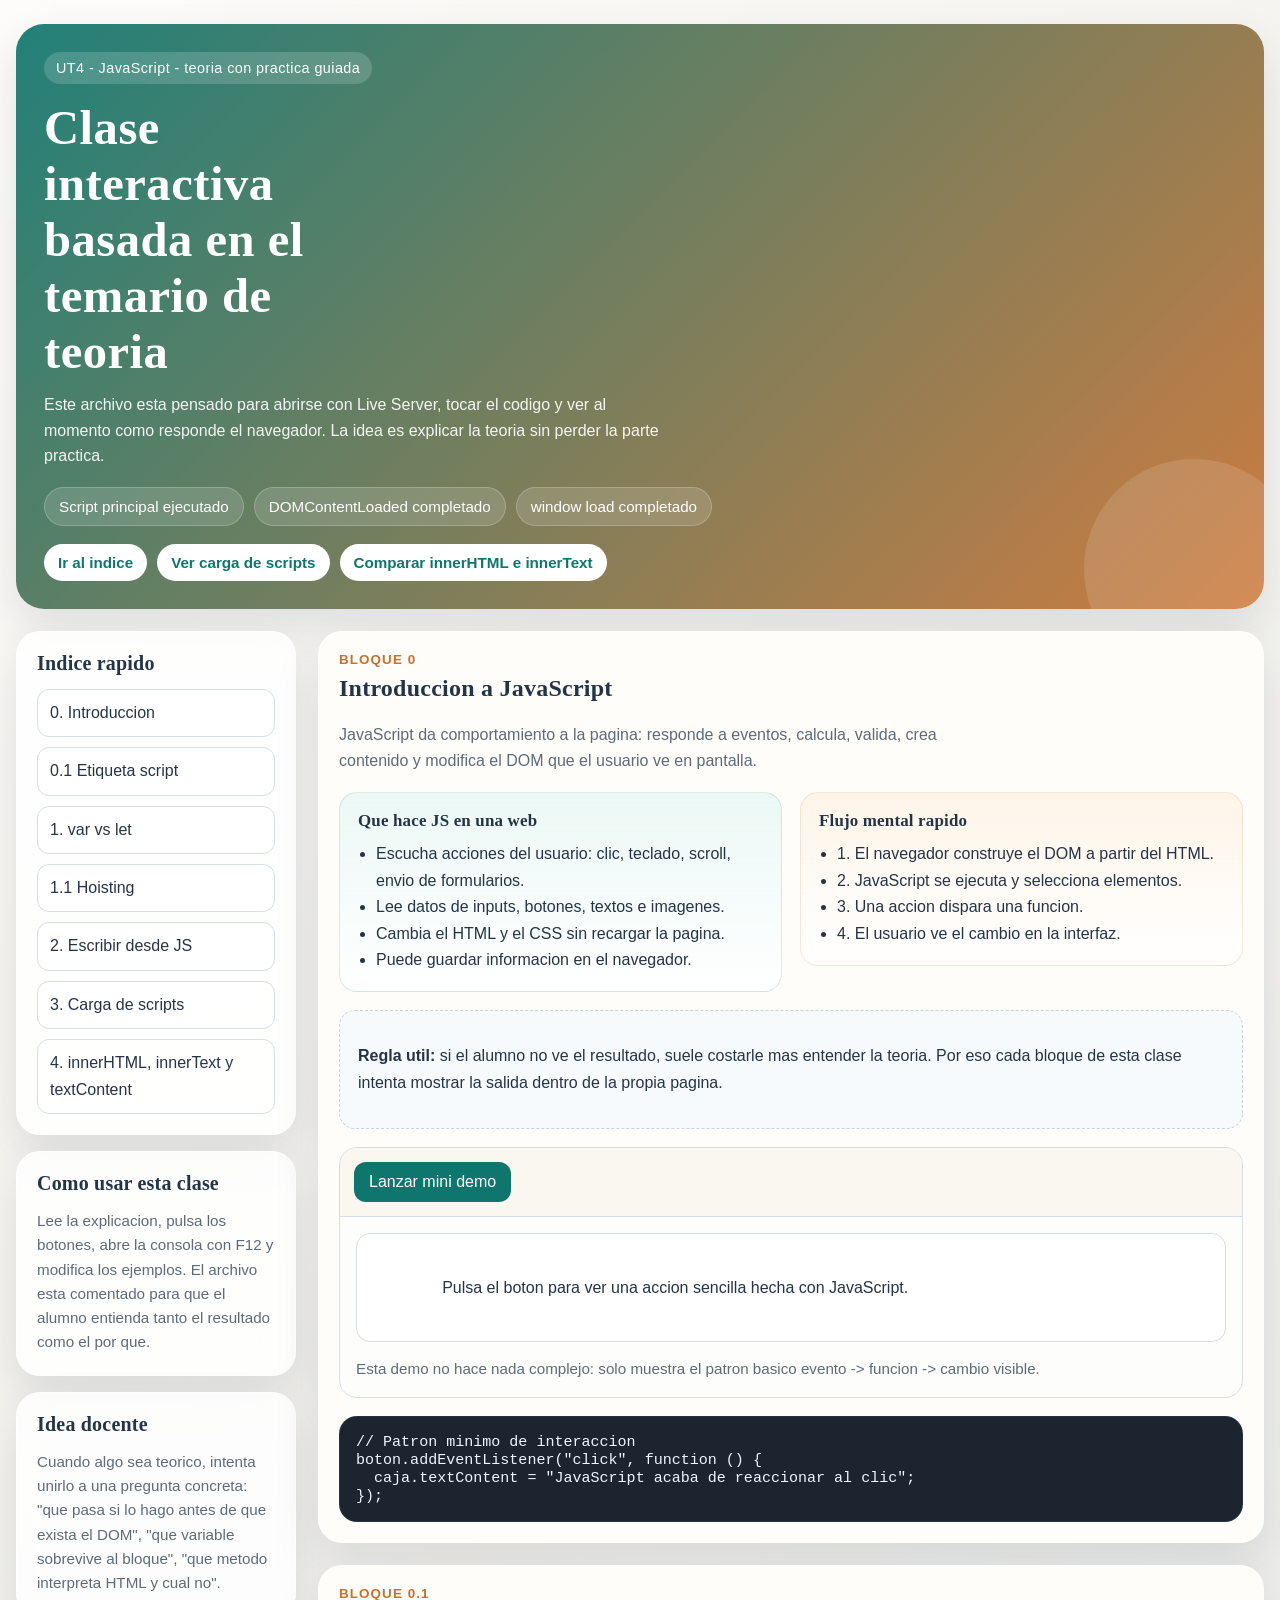
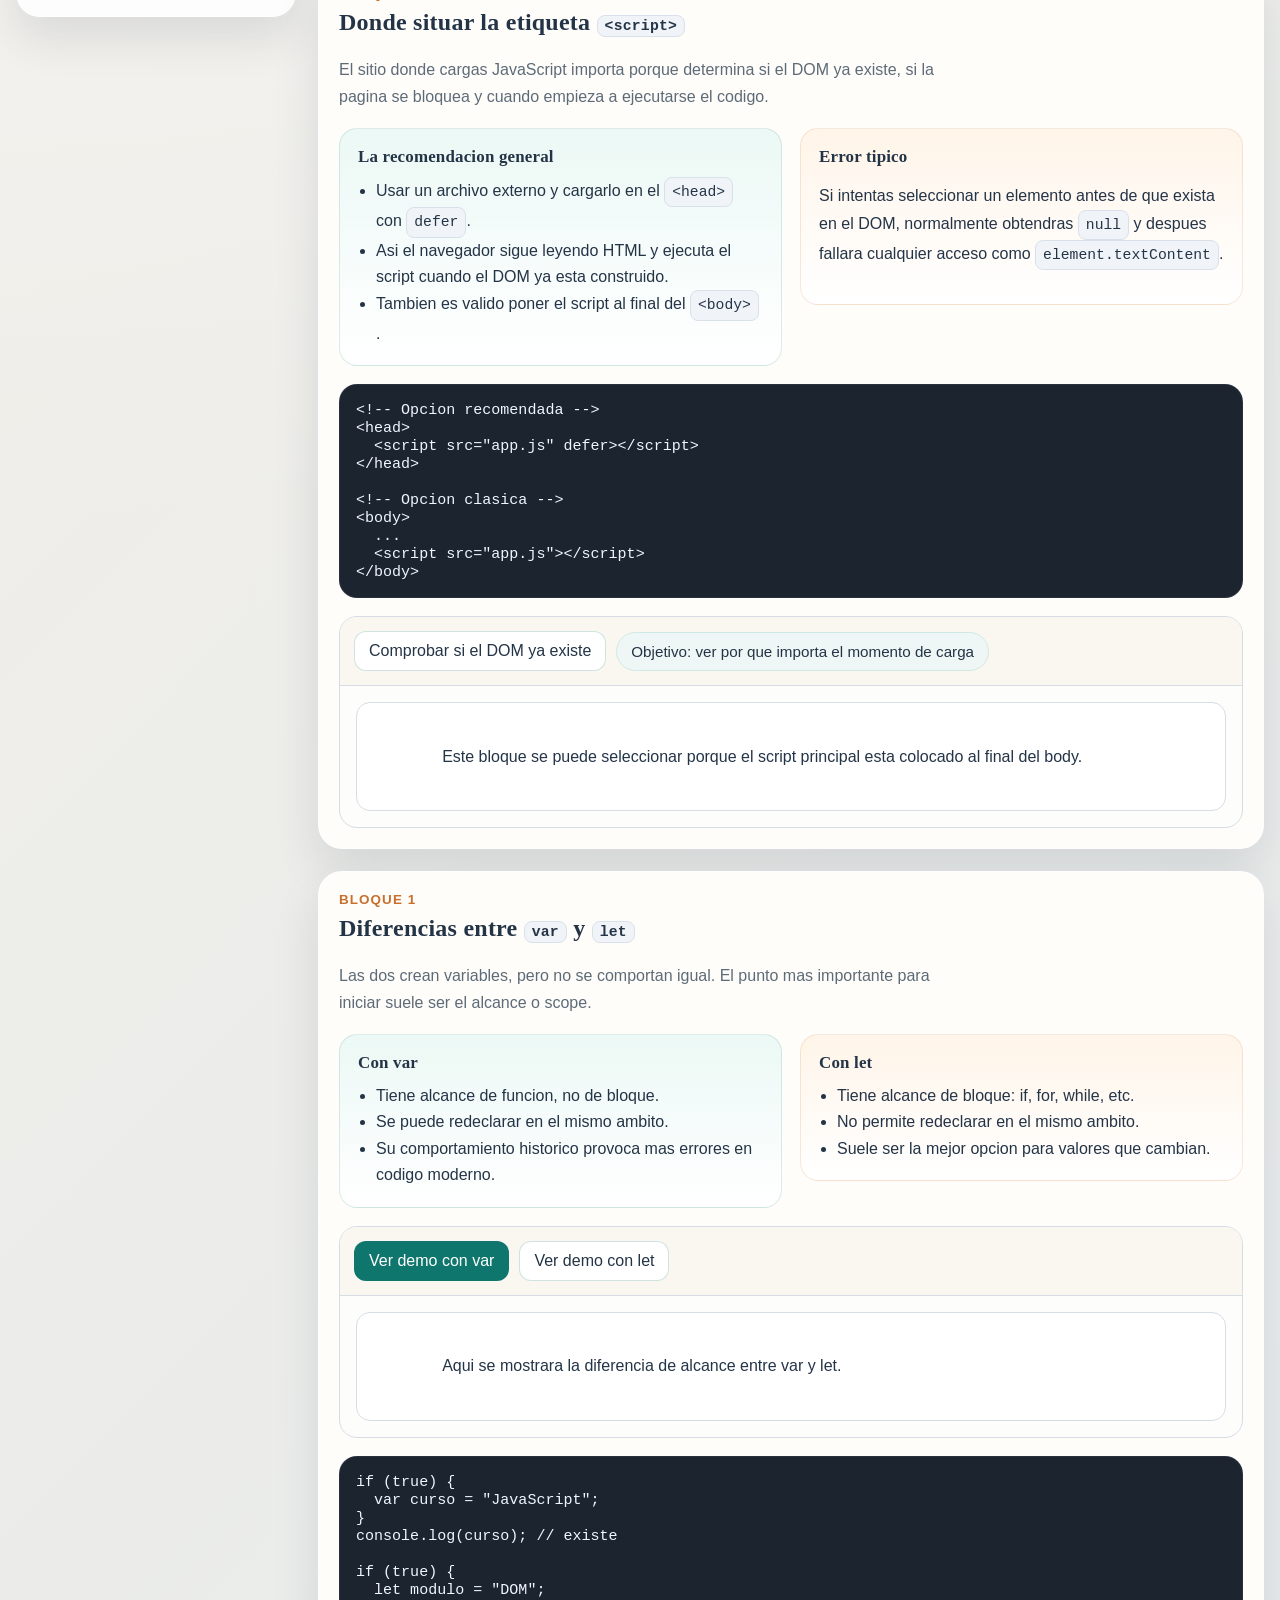
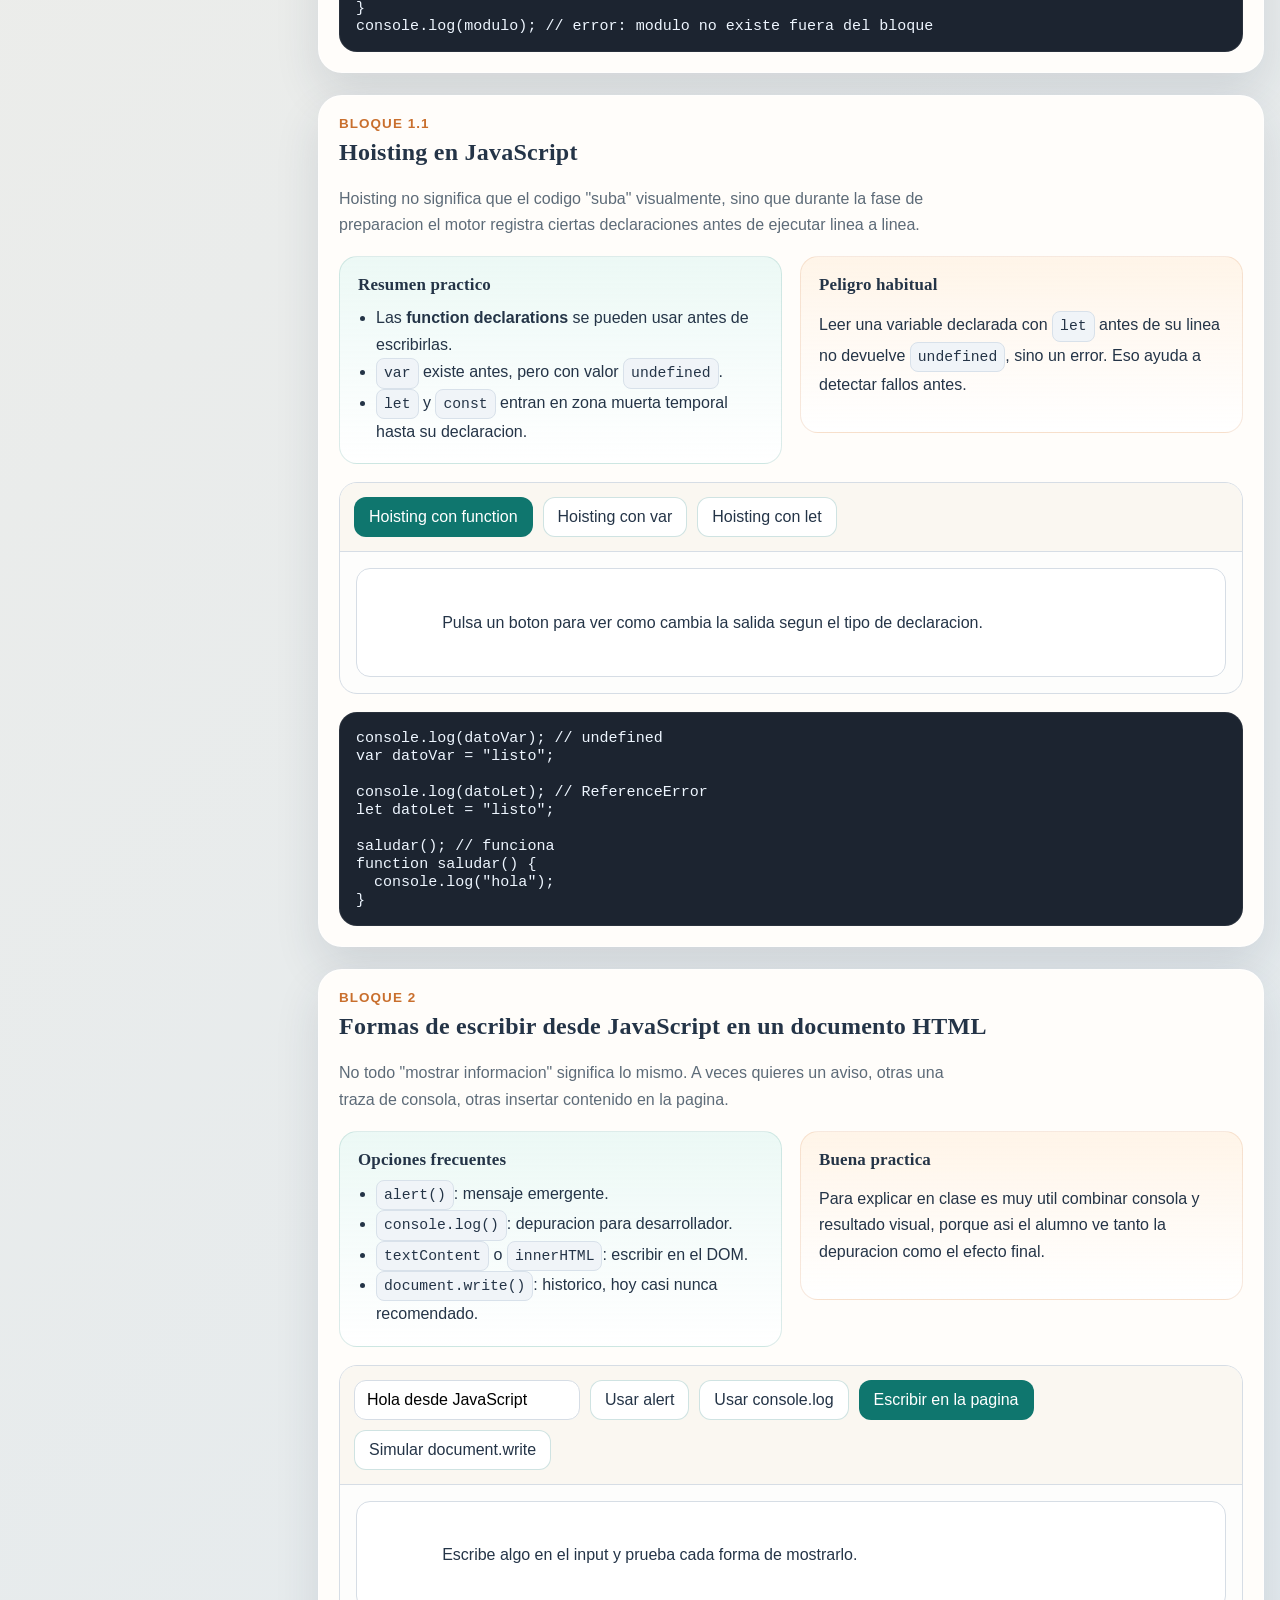
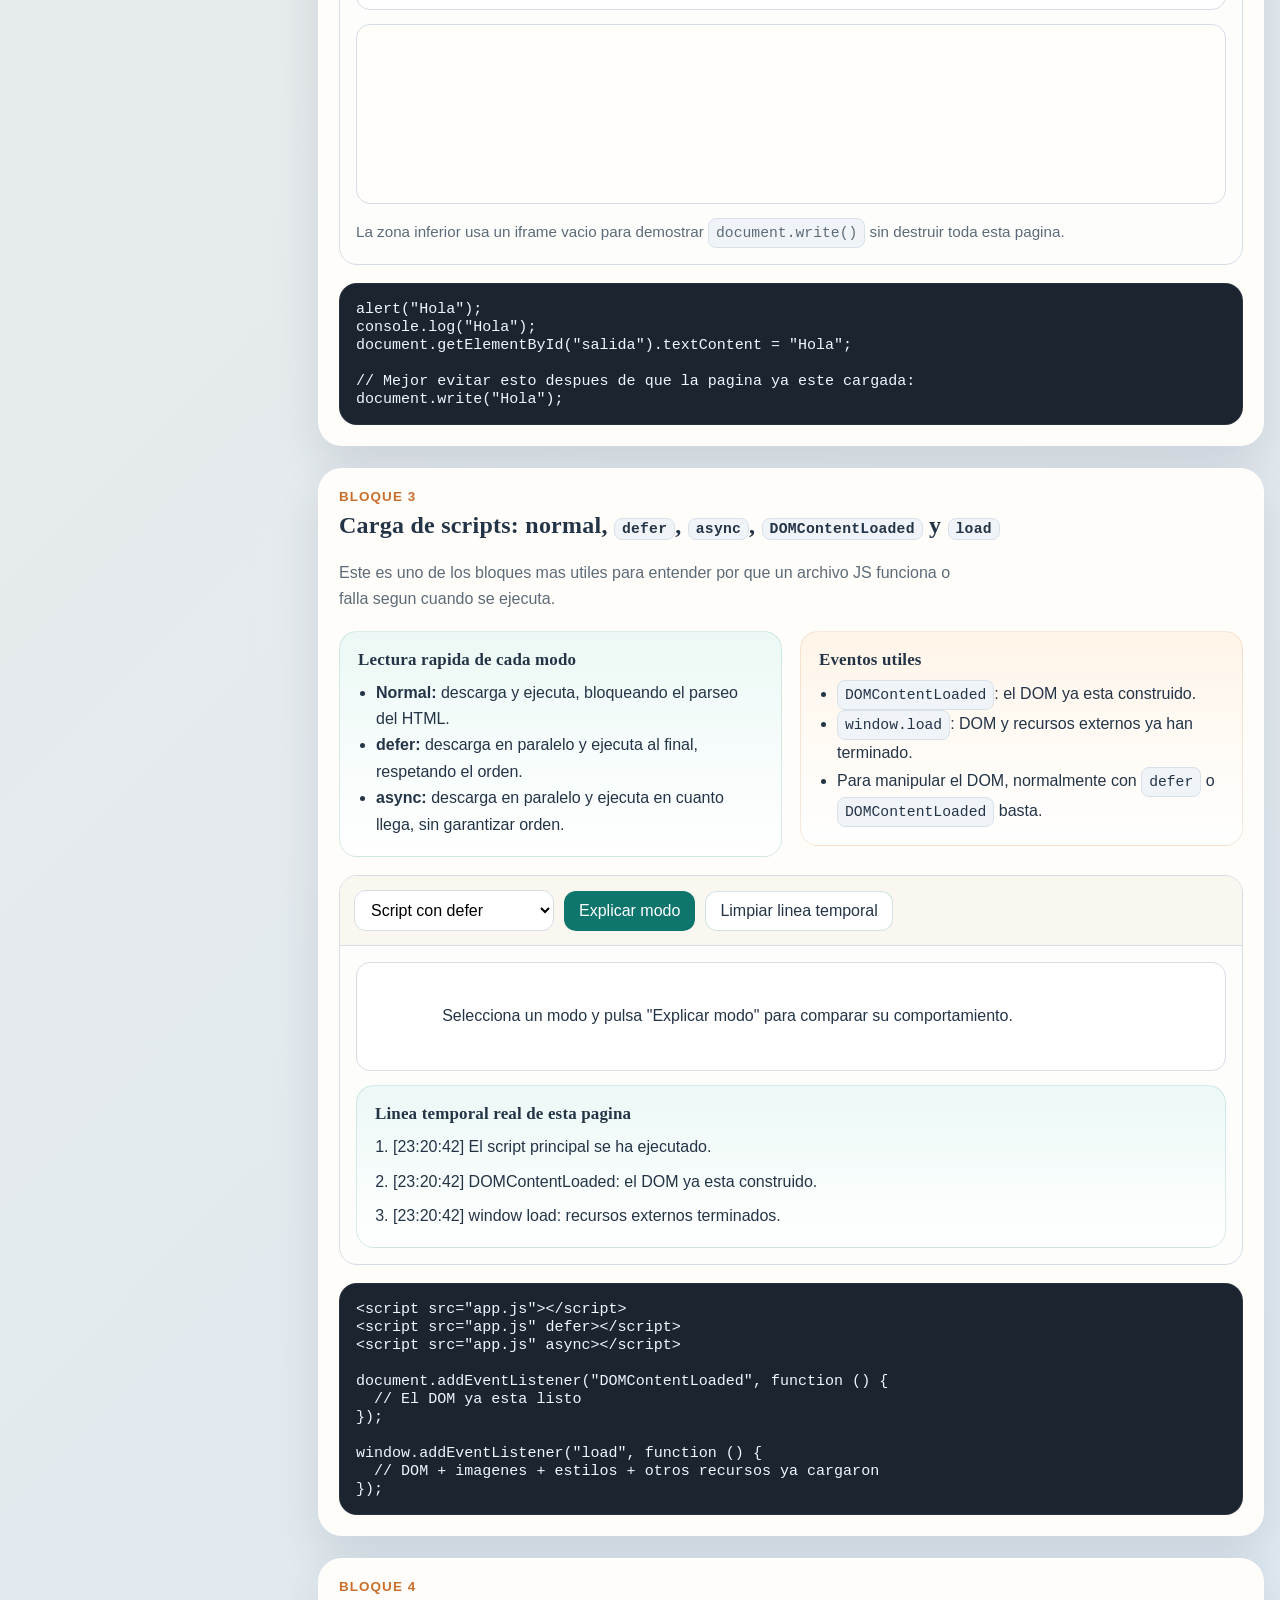
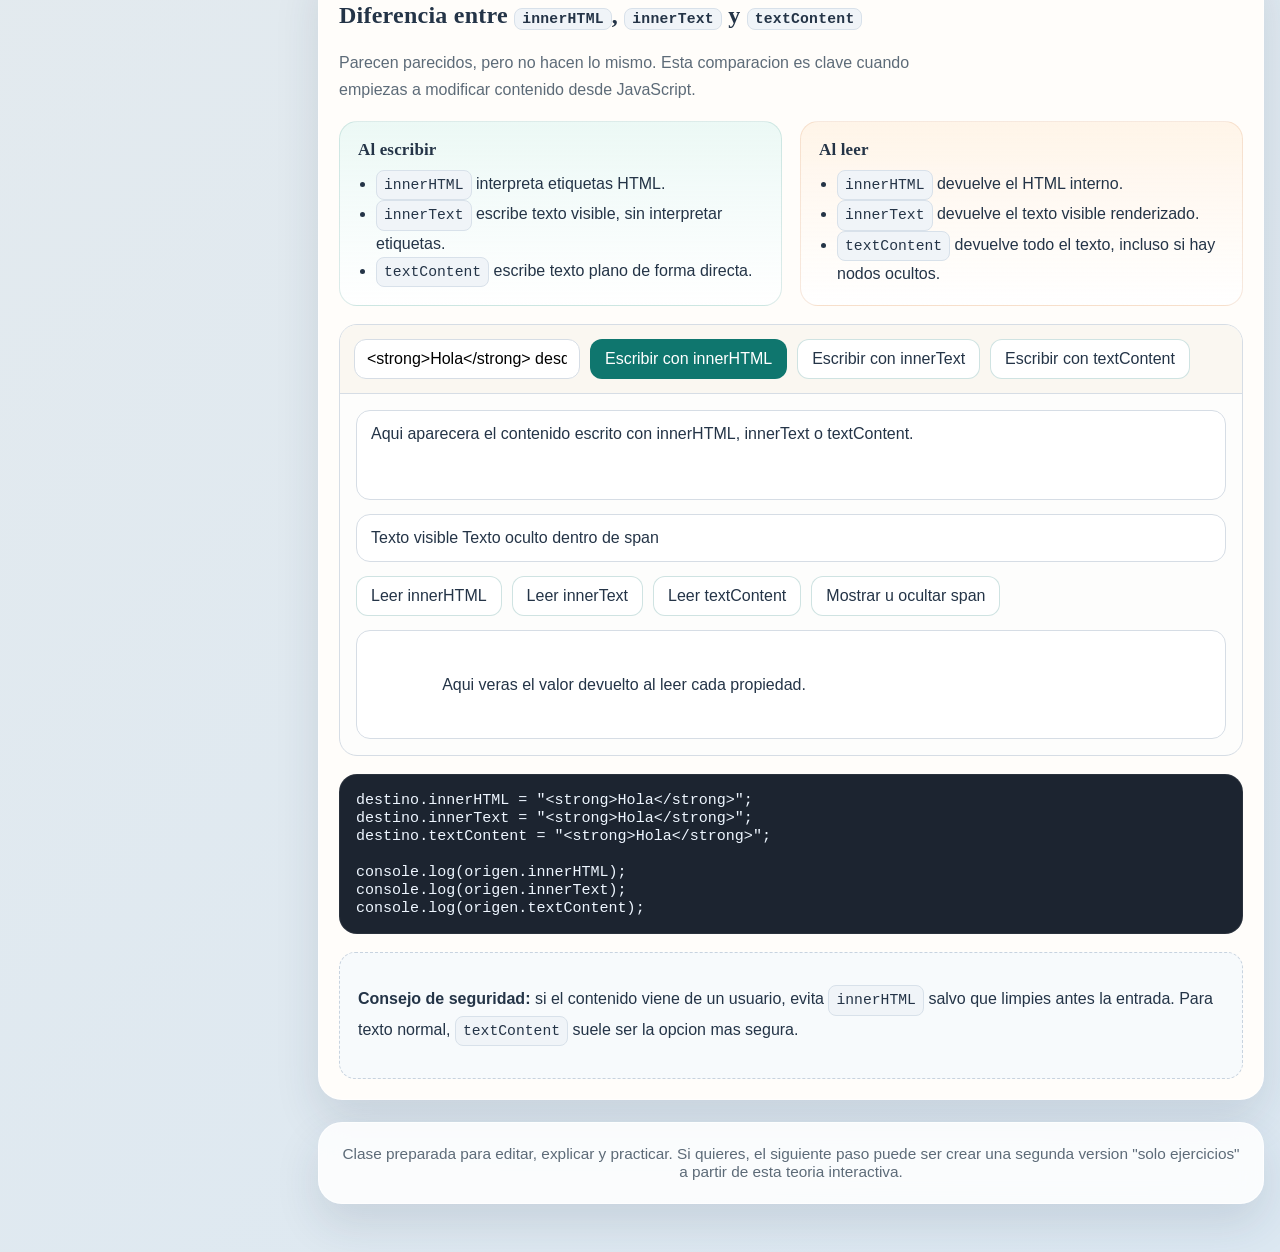
==== Curso Iniciacion/UT4_Clase_JAVASCRIPT_Teoria_Interactiva.html @ 38cc3ea9 "subida" ====
<!--
========================================================================
UT4 - JAVASCRIPT TEORIA INTERACTIVA
========================================================================
Autor: apoyo docente
Objetivo general:
  - Crear una clase HTML autocontenida, visual e interactiva.
  - Explicar el temario de teoria visto en la captura del alumno.
  - Mantener comentarios utiles para que el archivo tambien sirva
    como guia editable dentro de Live Server.

Guia rapida de comentarios:
  ! Importante  -> idea clave que no conviene olvidar
  ? Nota        -> aclaracion o matiz util
  * Ejemplo     -> caso practico o recomendacion
  TODO Alumno   -> propuesta de ejercicio para practicar

Temario cubierto:
  0. Introduccion a JavaScript
  0.1 Donde situar la etiqueta <script>
  1. Diferencias entre var y let
  1.1 Hoisting
  2. Formas de escribir desde JS en HTML
  3. Carga de scripts: normal, defer, async, DOMContentLoaded y load
  4. Diferencias entre innerHTML, innerText y textContent
========================================================================
-->

<!DOCTYPE html>
<html lang="es">
<head>
  <meta charset="UTF-8" />
  <meta name="viewport" content="width=device-width, initial-scale=1.0" />
  <title>UT4 - JavaScript teoria interactiva</title>
  <style>
    :root {
      --bg-1: #f4efe6;
      --bg-2: #dce8f2;
      --panel: rgba(255, 255, 255, 0.86);
      --panel-strong: #fffdfa;
      --ink: #243447;
      --muted: #5d6b78;
      --line: #d6dde5;
      --brand: #0f766e;
      --brand-2: #c96f2d;
      --brand-soft: #e7f7f4;
      --shadow: 0 20px 45px rgba(36, 52, 71, 0.12);
      --radius-xl: 24px;
      --radius-lg: 18px;
      --code-bg: #1c2430;
      --code-ink: #eef6ff;
    }

    * { box-sizing: border-box; }
    html { scroll-behavior: smooth; }

    body {
      margin: 0;
      color: var(--ink);
      font-family: "Trebuchet MS", Verdana, sans-serif;
      background:
        radial-gradient(circle at top left, rgba(255, 255, 255, 0.8), transparent 28%),
        linear-gradient(135deg, var(--bg-1), var(--bg-2));
      min-height: 100vh;
    }

    .page-shell {
      width: min(1280px, calc(100% - 32px));
      margin: 0 auto;
      padding: 24px 0 48px;
    }

    .hero {
      background: linear-gradient(135deg, rgba(15, 118, 110, 0.92), rgba(201, 111, 45, 0.9));
      color: #fff;
      border-radius: 28px;
      padding: 28px;
      box-shadow: var(--shadow);
      position: relative;
      overflow: hidden;
    }

    .hero::after {
      content: "";
      position: absolute;
      inset: auto -40px -70px auto;
      width: 220px;
      height: 220px;
      border-radius: 50%;
      background: rgba(255, 255, 255, 0.12);
    }

    .eyebrow {
      display: inline-flex;
      align-items: center;
      gap: 8px;
      padding: 8px 12px;
      border-radius: 999px;
      background: rgba(255, 255, 255, 0.16);
      font-size: 0.9rem;
      letter-spacing: 0.03em;
    }

    h1, h2, h3 {
      font-family: Georgia, "Times New Roman", serif;
      margin-top: 0;
      letter-spacing: 0.01em;
    }

    h1 {
      font-size: clamp(2rem, 3.8vw, 3.4rem);
      margin: 16px 0 12px;
      max-width: 12ch;
    }

    .hero p {
      max-width: 70ch;
      margin: 0;
      line-height: 1.6;
      color: rgba(255, 255, 255, 0.92);
    }

    .status-row, .hero-links {
      display: flex;
      flex-wrap: wrap;
      gap: 10px;
      margin-top: 18px;
    }

    .pill, .hero-links a {
      border-radius: 999px;
      padding: 10px 14px;
      font-size: 0.95rem;
      text-decoration: none;
    }

    .pill {
      background: rgba(255, 255, 255, 0.14);
      border: 1px solid rgba(255, 255, 255, 0.2);
      color: #fff;
    }

    .hero-links a {
      background: #fff;
      color: var(--brand);
      font-weight: 700;
    }

    .layout {
      display: grid;
      grid-template-columns: 280px minmax(0, 1fr);
      gap: 22px;
      margin-top: 22px;
      align-items: start;
    }

    .sidebar {
      position: sticky;
      top: 20px;
      display: grid;
      gap: 16px;
    }

    .panel {
      background: var(--panel);
      border: 1px solid rgba(255, 255, 255, 0.65);
      backdrop-filter: blur(14px);
      border-radius: var(--radius-xl);
      box-shadow: var(--shadow);
    }

    .sidebar-card, .section-card { padding: 20px; }
    .sidebar-card h2 { font-size: 1.25rem; margin-bottom: 14px; }

    .index-list {
      list-style: none;
      margin: 0;
      padding: 0;
      display: grid;
      gap: 10px;
    }

    .index-list a {
      display: block;
      text-decoration: none;
      color: var(--ink);
      padding: 10px 12px;
      border-radius: 12px;
      background: rgba(255, 255, 255, 0.55);
      border: 1px solid var(--line);
    }

    .index-list a:hover,
    .index-list a:focus-visible {
      background: var(--brand-soft);
      border-color: rgba(15, 118, 110, 0.25);
      outline: none;
    }

    .sidebar-note {
      margin: 0;
      color: var(--muted);
      line-height: 1.6;
      font-size: 0.95rem;
    }

    .content { display: grid; gap: 22px; }
    .section-card { background: var(--panel-strong); }

    .section-head {
      display: flex;
      justify-content: space-between;
      gap: 16px;
      align-items: start;
      margin-bottom: 18px;
    }

    .section-kicker {
      color: var(--brand-2);
      font-weight: 700;
      text-transform: uppercase;
      letter-spacing: 0.08em;
      font-size: 0.84rem;
      margin-bottom: 8px;
    }

    .section-lead, .plain-text, .tip-box p, .result, .demo-note, .timeline li, li {
      line-height: 1.65;
    }

    .section-lead {
      margin: 0;
      color: var(--muted);
      max-width: 70ch;
    }

    .grid-two {
      display: grid;
      grid-template-columns: repeat(2, minmax(0, 1fr));
      gap: 18px;
      align-items: start;
    }

    .card-soft {
      background: linear-gradient(180deg, rgba(231, 247, 244, 0.8), rgba(255, 255, 255, 0.94));
      border: 1px solid rgba(15, 118, 110, 0.14);
      border-radius: var(--radius-lg);
      padding: 18px;
    }

    .card-warm {
      background: linear-gradient(180deg, rgba(255, 242, 228, 0.8), rgba(255, 255, 255, 0.96));
      border: 1px solid rgba(201, 111, 45, 0.15);
      border-radius: var(--radius-lg);
      padding: 18px;
    }

    .mini-title { margin: 0 0 10px; font-size: 1.06rem; }
    .check-list { margin: 0; padding-left: 18px; }

    .tip-box {
      margin-top: 18px;
      padding: 16px 18px;
      border-radius: 16px;
      background: #f7fafc;
      border: 1px dashed #c8d3df;
    }

    .demo-zone {
      margin-top: 18px;
      border-radius: var(--radius-lg);
      border: 1px solid var(--line);
      background: #fdfdfc;
      overflow: hidden;
    }

    .demo-toolbar {
      padding: 14px;
      border-bottom: 1px solid var(--line);
      background: #faf7f1;
      display: flex;
      gap: 10px;
      flex-wrap: wrap;
      align-items: center;
    }

    button, input, select { font: inherit; }

    button {
      border: 1px solid rgba(15, 118, 110, 0.2);
      background: #fff;
      color: var(--ink);
      border-radius: 12px;
      padding: 10px 14px;
      cursor: pointer;
      transition: transform 0.18s ease, box-shadow 0.18s ease, border-color 0.18s ease;
    }

    button:hover,
    button:focus-visible {
      transform: translateY(-1px);
      box-shadow: 0 12px 25px rgba(15, 118, 110, 0.12);
      border-color: rgba(15, 118, 110, 0.34);
      outline: none;
    }

    .button-brand {
      background: var(--brand);
      color: #fff;
      border-color: transparent;
    }

    input, select {
      border: 1px solid var(--line);
      background: #fff;
      border-radius: 12px;
      padding: 10px 12px;
      min-width: 200px;
    }

    .demo-body {
      padding: 16px;
      display: grid;
      gap: 14px;
    }

    .result,
    .compare-output,
    .source-box,
    .sandbox-frame {
      border-radius: 14px;
      border: 1px solid var(--line);
      background: #fff;
      padding: 14px;
    }

    .result { min-height: 70px; white-space: pre-wrap; }
    .demo-note { margin: 0; color: var(--muted); font-size: 0.95rem; }
    .sandbox-frame { width: 100%; min-height: 150px; background: #fffefa; }

    pre {
      margin: 18px 0 0;
      background: var(--code-bg);
      color: var(--code-ink);
      border-radius: 18px;
      padding: 16px;
      overflow-x: auto;
      border: 1px solid rgba(255, 255, 255, 0.06);
    }

    code {
      font-family: Consolas, "Courier New", monospace;
      font-size: 0.94rem;
    }

    .inline-code {
      display: inline-block;
      padding: 2px 7px;
      border-radius: 8px;
      background: #f0f4f8;
      border: 1px solid #d8e1ea;
      font-family: Consolas, "Courier New", monospace;
      font-size: 0.92rem;
    }

    .timeline { margin: 0; padding-left: 18px; }
    .timeline li + li { margin-top: 8px; }
    .source-box.is-hidden span { display: none; }
    .compare-output { min-height: 90px; white-space: pre-wrap; }
    .footer-card { padding: 22px; text-align: center; color: var(--muted); font-size: 0.96rem; }

    @media (max-width: 980px) {
      .layout { grid-template-columns: 1fr; }
      .sidebar { position: static; }
      .grid-two { grid-template-columns: 1fr; }
    }

    @media (max-width: 640px) {
      .page-shell { width: min(100% - 18px, 1280px); padding-top: 14px; }
      .hero, .sidebar-card, .section-card, .footer-card { padding: 18px; }
      .demo-toolbar { flex-direction: column; align-items: stretch; }
      input, select, button { width: 100%; }
    }
  </style>
</head>
<body>
  <div class="page-shell">
    <header class="hero">
      <div class="eyebrow">UT4 - JavaScript - teoria con practica guiada</div>
      <h1>Clase interactiva basada en el temario de teoria</h1>
      <p>
        Este archivo esta pensado para abrirse con Live Server, tocar el codigo y ver al momento
        como responde el navegador. La idea es explicar la teoria sin perder la parte practica.
      </p>
      <div class="status-row">
        <div class="pill" id="statusScript">Script principal ejecutado</div>
        <div class="pill" id="statusDom">Esperando DOMContentLoaded</div>
        <div class="pill" id="statusLoad">Esperando window load</div>
      </div>
      <div class="hero-links">
        <a href="#indice">Ir al indice</a>
        <a href="#carga-scripts">Ver carga de scripts</a>
        <a href="#comparacion-textos">Comparar innerHTML e innerText</a>
      </div>
    </header>

    <div class="layout">
      <aside class="sidebar">
        <section class="panel sidebar-card" id="indice">
          <h2>Indice rapido</h2>
          <nav aria-label="Indice del temario">
            <ul class="index-list">
              <li><a href="#introduccion">0. Introduccion</a></li>
              <li><a href="#etiqueta-script">0.1 Etiqueta script</a></li>
              <li><a href="#var-let">1. var vs let</a></li>
              <li><a href="#hoisting">1.1 Hoisting</a></li>
              <li><a href="#escritura-js">2. Escribir desde JS</a></li>
              <li><a href="#carga-scripts">3. Carga de scripts</a></li>
              <li><a href="#comparacion-textos">4. innerHTML, innerText y textContent</a></li>
            </ul>
          </nav>
        </section>

        <section class="panel sidebar-card">
          <h2>Como usar esta clase</h2>
          <p class="sidebar-note">
            Lee la explicacion, pulsa los botones, abre la consola con F12 y modifica
            los ejemplos. El archivo esta comentado para que el alumno entienda tanto
            el resultado como el por que.
          </p>
        </section>

        <section class="panel sidebar-card">
          <h2>Idea docente</h2>
          <p class="sidebar-note">
            Cuando algo sea teorico, intenta unirlo a una pregunta concreta:
            "que pasa si lo hago antes de que exista el DOM", "que variable sobrevive
            al bloque", "que metodo interpreta HTML y cual no".
          </p>
        </section>
      </aside>

      <main class="content">
        <!-- =========================================================
        SECCION 0 - INTRODUCCION A JAVASCRIPT
        ========================================================== -->
        <section class="panel section-card" id="introduccion">
          <div class="section-head">
            <div>
              <div class="section-kicker">Bloque 0</div>
              <h2>Introduccion a JavaScript</h2>
              <p class="section-lead">
                JavaScript da comportamiento a la pagina: responde a eventos, calcula,
                valida, crea contenido y modifica el DOM que el usuario ve en pantalla.
              </p>
            </div>
          </div>

          <div class="grid-two">
            <article class="card-soft">
              <h3 class="mini-title">Que hace JS en una web</h3>
              <ul class="check-list">
                <li>Escucha acciones del usuario: clic, teclado, scroll, envio de formularios.</li>
                <li>Lee datos de inputs, botones, textos e imagenes.</li>
                <li>Cambia el HTML y el CSS sin recargar la pagina.</li>
                <li>Puede guardar informacion en el navegador.</li>
              </ul>
            </article>

            <article class="card-warm">
              <h3 class="mini-title">Flujo mental rapido</h3>
              <ul class="check-list">
                <li>1. El navegador construye el DOM a partir del HTML.</li>
                <li>2. JavaScript se ejecuta y selecciona elementos.</li>
                <li>3. Una accion dispara una funcion.</li>
                <li>4. El usuario ve el cambio en la interfaz.</li>
              </ul>
            </article>
          </div>

          <div class="tip-box">
            <p>
              <strong>Regla util:</strong> si el alumno no ve el resultado, suele costarle
              mas entender la teoria. Por eso cada bloque de esta clase intenta mostrar
              la salida dentro de la propia pagina.
            </p>
          </div>

          <div class="demo-zone">
            <div class="demo-toolbar">
              <button type="button" class="button-brand" id="introButton">Lanzar mini demo</button>
            </div>
            <div class="demo-body">
              <div class="result" id="introResult">
                Pulsa el boton para ver una accion sencilla hecha con JavaScript.
              </div>
              <p class="demo-note">
                Esta demo no hace nada complejo: solo muestra el patron basico
                evento -&gt; funcion -&gt; cambio visible.
              </p>
            </div>
          </div>

          <pre><code>// Patron minimo de interaccion
boton.addEventListener("click", function () {
  caja.textContent = "JavaScript acaba de reaccionar al clic";
});</code></pre>

          <!-- TODO Alumno:
               Cambia el texto del resultado y anade la hora actual usando new Date(). -->
        </section>

        <!-- =========================================================
        SECCION 0.1 - DONDE SITUAR LA ETIQUETA SCRIPT
        ========================================================== -->
        <section class="panel section-card" id="etiqueta-script">
          <div class="section-head">
            <div>
              <div class="section-kicker">Bloque 0.1</div>
              <h2>Donde situar la etiqueta <span class="inline-code">&lt;script&gt;</span></h2>
              <p class="section-lead">
                El sitio donde cargas JavaScript importa porque determina si el DOM ya existe,
                si la pagina se bloquea y cuando empieza a ejecutarse el codigo.
              </p>
            </div>
          </div>

          <div class="grid-two">
            <article class="card-soft">
              <h3 class="mini-title">La recomendacion general</h3>
              <ul class="check-list">
                <li>Usar un archivo externo y cargarlo en el <span class="inline-code">&lt;head&gt;</span> con <span class="inline-code">defer</span>.</li>
                <li>Asi el navegador sigue leyendo HTML y ejecuta el script cuando el DOM ya esta construido.</li>
                <li>Tambien es valido poner el script al final del <span class="inline-code">&lt;body&gt;</span>.</li>
              </ul>
            </article>

            <article class="card-warm">
              <h3 class="mini-title">Error tipico</h3>
              <p class="plain-text">
                Si intentas seleccionar un elemento antes de que exista en el DOM,
                normalmente obtendras <span class="inline-code">null</span> y despues fallara
                cualquier acceso como <span class="inline-code">element.textContent</span>.
              </p>
            </article>
          </div>

          <pre><code>&lt;!-- Opcion recomendada --&gt;
&lt;head&gt;
  &lt;script src="app.js" defer&gt;&lt;/script&gt;
&lt;/head&gt;

&lt;!-- Opcion clasica --&gt;
&lt;body&gt;
  ...
  &lt;script src="app.js"&gt;&lt;/script&gt;
&lt;/body&gt;</code></pre>

          <div class="demo-zone">
            <div class="demo-toolbar">
              <button type="button" id="checkDomButton">Comprobar si el DOM ya existe</button>
              <div class="pill" style="color: var(--ink); background: #eef7f5; border-color: #d0e8e3;">Objetivo: ver por que importa el momento de carga</div>
            </div>
            <div class="demo-body">
              <div class="result" id="scriptPlacementResult">
                Este bloque se puede seleccionar porque el script principal esta colocado al final del body.
              </div>
            </div>
          </div>

          <!-- TODO Alumno:
               Mueve este archivo a un ejemplo separado y prueba tres variantes:
               1) script en head sin defer
               2) script en head con defer
               3) script al final del body -->
        </section>

        <!-- =========================================================
        SECCION 1 - DIFERENCIAS ENTRE VAR Y LET
        ========================================================== -->
        <section class="panel section-card" id="var-let">
          <div class="section-head">
            <div>
              <div class="section-kicker">Bloque 1</div>
              <h2>Diferencias entre <span class="inline-code">var</span> y <span class="inline-code">let</span></h2>
              <p class="section-lead">
                Las dos crean variables, pero no se comportan igual. El punto mas importante
                para iniciar suele ser el alcance o scope.
              </p>
            </div>
          </div>

          <div class="grid-two">
            <article class="card-soft">
              <h3 class="mini-title">Con var</h3>
              <ul class="check-list">
                <li>Tiene alcance de funcion, no de bloque.</li>
                <li>Se puede redeclarar en el mismo ambito.</li>
                <li>Su comportamiento historico provoca mas errores en codigo moderno.</li>
              </ul>
            </article>

            <article class="card-warm">
              <h3 class="mini-title">Con let</h3>
              <ul class="check-list">
                <li>Tiene alcance de bloque: if, for, while, etc.</li>
                <li>No permite redeclarar en el mismo ambito.</li>
                <li>Suele ser la mejor opcion para valores que cambian.</li>
              </ul>
            </article>
          </div>

          <div class="demo-zone">
            <div class="demo-toolbar">
              <button type="button" id="showVarButton" class="button-brand">Ver demo con var</button>
              <button type="button" id="showLetButton">Ver demo con let</button>
            </div>
            <div class="demo-body">
              <div class="result" id="scopeResult">
                Aqui se mostrara la diferencia de alcance entre var y let.
              </div>
            </div>
          </div>

          <pre><code>if (true) {
  var curso = "JavaScript";
}
console.log(curso); // existe

if (true) {
  let modulo = "DOM";
}
console.log(modulo); // error: modulo no existe fuera del bloque</code></pre>

          <!-- TODO Alumno:
               Prueba tambien const y explica cuando elegirias let o const. -->
        </section>

        <!-- =========================================================
        SECCION 1.1 - HOISTING
        ========================================================== -->
        <section class="panel section-card" id="hoisting">
          <div class="section-head">
            <div>
              <div class="section-kicker">Bloque 1.1</div>
              <h2>Hoisting en JavaScript</h2>
              <p class="section-lead">
                Hoisting no significa que el codigo "suba" visualmente, sino que durante la fase
                de preparacion el motor registra ciertas declaraciones antes de ejecutar linea a linea.
              </p>
            </div>
          </div>

          <div class="grid-two">
            <article class="card-soft">
              <h3 class="mini-title">Resumen practico</h3>
              <ul class="check-list">
                <li>Las <strong>function declarations</strong> se pueden usar antes de escribirlas.</li>
                <li><span class="inline-code">var</span> existe antes, pero con valor <span class="inline-code">undefined</span>.</li>
                <li><span class="inline-code">let</span> y <span class="inline-code">const</span> entran en zona muerta temporal hasta su declaracion.</li>
              </ul>
            </article>

            <article class="card-warm">
              <h3 class="mini-title">Peligro habitual</h3>
              <p class="plain-text">
                Leer una variable declarada con <span class="inline-code">let</span> antes de su linea
                no devuelve <span class="inline-code">undefined</span>, sino un error.
                Eso ayuda a detectar fallos antes.
              </p>
            </article>
          </div>

          <div class="demo-zone">
            <div class="demo-toolbar">
              <button type="button" id="hoistFunctionButton" class="button-brand">Hoisting con function</button>
              <button type="button" id="hoistVarButton">Hoisting con var</button>
              <button type="button" id="hoistLetButton">Hoisting con let</button>
            </div>
            <div class="demo-body">
              <div class="result" id="hoistingResult">
                Pulsa un boton para ver como cambia la salida segun el tipo de declaracion.
              </div>
            </div>
          </div>

          <pre><code>console.log(datoVar); // undefined
var datoVar = "listo";

console.log(datoLet); // ReferenceError
let datoLet = "listo";

saludar(); // funciona
function saludar() {
  console.log("hola");
}</code></pre>

          <!-- TODO Alumno:
               Explica con tus palabras por que function declaration y function expression
               no se comportan igual respecto a hoisting. -->
        </section>

        <!-- =========================================================
        SECCION 2 - FORMAS DE ESCRIBIR DESDE JS EN HTML
        ========================================================== -->
        <section class="panel section-card" id="escritura-js">
          <div class="section-head">
            <div>
              <div class="section-kicker">Bloque 2</div>
              <h2>Formas de escribir desde JavaScript en un documento HTML</h2>
              <p class="section-lead">
                No todo "mostrar informacion" significa lo mismo. A veces quieres un aviso,
                otras una traza de consola, otras insertar contenido en la pagina.
              </p>
            </div>
          </div>

          <div class="grid-two">
            <article class="card-soft">
              <h3 class="mini-title">Opciones frecuentes</h3>
              <ul class="check-list">
                <li><span class="inline-code">alert()</span>: mensaje emergente.</li>
                <li><span class="inline-code">console.log()</span>: depuracion para desarrollador.</li>
                <li><span class="inline-code">textContent</span> o <span class="inline-code">innerHTML</span>: escribir en el DOM.</li>
                <li><span class="inline-code">document.write()</span>: historico, hoy casi nunca recomendado.</li>
              </ul>
            </article>

            <article class="card-warm">
              <h3 class="mini-title">Buena practica</h3>
              <p class="plain-text">
                Para explicar en clase es muy util combinar consola y resultado visual,
                porque asi el alumno ve tanto la depuracion como el efecto final.
              </p>
            </article>
          </div>

          <div class="demo-zone">
            <div class="demo-toolbar">
              <input type="text" id="writeInput" value="Hola desde JavaScript" aria-label="Texto de prueba" />
              <button type="button" id="alertWriteButton">Usar alert</button>
              <button type="button" id="consoleWriteButton">Usar console.log</button>
              <button type="button" class="button-brand" id="domWriteButton">Escribir en la pagina</button>
              <button type="button" id="docWriteButton">Simular document.write</button>
            </div>
            <div class="demo-body">
              <div class="result" id="writeResult">
                Escribe algo en el input y prueba cada forma de mostrarlo.
              </div>
              <iframe class="sandbox-frame" id="writeFrame" title="Zona segura de document.write"></iframe>
              <p class="demo-note">
                La zona inferior usa un iframe vacio para demostrar <span class="inline-code">document.write()</span>
                sin destruir toda esta pagina.
              </p>
            </div>
          </div>

          <pre><code>alert("Hola");
console.log("Hola");
document.getElementById("salida").textContent = "Hola";

// Mejor evitar esto despues de que la pagina ya este cargada:
document.write("Hola");</code></pre>

          <!-- TODO Alumno:
               Anade un quinto boton que escriba el texto como una lista li dentro del DOM. -->
        </section>

        <!-- =========================================================
        SECCION 3 - CARGA DE SCRIPTS
        ========================================================== -->
        <section class="panel section-card" id="carga-scripts">
          <div class="section-head">
            <div>
              <div class="section-kicker">Bloque 3</div>
              <h2>Carga de scripts: normal, <span class="inline-code">defer</span>, <span class="inline-code">async</span>, <span class="inline-code">DOMContentLoaded</span> y <span class="inline-code">load</span></h2>
              <p class="section-lead">
                Este es uno de los bloques mas utiles para entender por que un archivo JS
                funciona o falla segun cuando se ejecuta.
              </p>
            </div>
          </div>

          <div class="grid-two">
            <article class="card-soft">
              <h3 class="mini-title">Lectura rapida de cada modo</h3>
              <ul class="check-list">
                <li><strong>Normal:</strong> descarga y ejecuta, bloqueando el parseo del HTML.</li>
                <li><strong>defer:</strong> descarga en paralelo y ejecuta al final, respetando el orden.</li>
                <li><strong>async:</strong> descarga en paralelo y ejecuta en cuanto llega, sin garantizar orden.</li>
              </ul>
            </article>

            <article class="card-warm">
              <h3 class="mini-title">Eventos utiles</h3>
              <ul class="check-list">
                <li><span class="inline-code">DOMContentLoaded</span>: el DOM ya esta construido.</li>
                <li><span class="inline-code">window.load</span>: DOM y recursos externos ya han terminado.</li>
                <li>Para manipular el DOM, normalmente con <span class="inline-code">defer</span> o <span class="inline-code">DOMContentLoaded</span> basta.</li>
              </ul>
            </article>
          </div>

          <div class="demo-zone">
            <div class="demo-toolbar">
              <select id="loadModeSelect" aria-label="Selector de modo de carga">
                <option value="normal">Script normal</option>
                <option value="defer" selected>Script con defer</option>
                <option value="async">Script con async</option>
              </select>
              <button type="button" class="button-brand" id="explainLoadModeButton">Explicar modo</button>
              <button type="button" id="clearTimelineButton">Limpiar linea temporal</button>
            </div>
            <div class="demo-body">
              <div class="result" id="loadModeResult">
                Selecciona un modo y pulsa "Explicar modo" para comparar su comportamiento.
              </div>
              <div class="card-soft">
                <h3 class="mini-title">Linea temporal real de esta pagina</h3>
                <ol class="timeline" id="loadTimeline">
                  <li>Esperando eventos...</li>
                </ol>
              </div>
            </div>
          </div>

          <pre><code>&lt;script src="app.js"&gt;&lt;/script&gt;
&lt;script src="app.js" defer&gt;&lt;/script&gt;
&lt;script src="app.js" async&gt;&lt;/script&gt;

document.addEventListener("DOMContentLoaded", function () {
  // El DOM ya esta listo
});

window.addEventListener("load", function () {
  // DOM + imagenes + estilos + otros recursos ya cargaron
});</code></pre>

          <!-- TODO Alumno:
               Busca un caso real donde async si tenga sentido y otro donde sea mala idea. -->
        </section>

        <!-- =========================================================
        SECCION 4 - INNERHTML, INNERTEXT Y TEXTCONTENT
        ========================================================== -->
        <section class="panel section-card" id="comparacion-textos">
          <div class="section-head">
            <div>
              <div class="section-kicker">Bloque 4</div>
              <h2>Diferencia entre <span class="inline-code">innerHTML</span>, <span class="inline-code">innerText</span> y <span class="inline-code">textContent</span></h2>
              <p class="section-lead">
                Parecen parecidos, pero no hacen lo mismo. Esta comparacion es clave
                cuando empiezas a modificar contenido desde JavaScript.
              </p>
            </div>
          </div>

          <div class="grid-two">
            <article class="card-soft">
              <h3 class="mini-title">Al escribir</h3>
              <ul class="check-list">
                <li><span class="inline-code">innerHTML</span> interpreta etiquetas HTML.</li>
                <li><span class="inline-code">innerText</span> escribe texto visible, sin interpretar etiquetas.</li>
                <li><span class="inline-code">textContent</span> escribe texto plano de forma directa.</li>
              </ul>
            </article>

            <article class="card-warm">
              <h3 class="mini-title">Al leer</h3>
              <ul class="check-list">
                <li><span class="inline-code">innerHTML</span> devuelve el HTML interno.</li>
                <li><span class="inline-code">innerText</span> devuelve el texto visible renderizado.</li>
                <li><span class="inline-code">textContent</span> devuelve todo el texto, incluso si hay nodos ocultos.</li>
              </ul>
            </article>
          </div>

          <div class="demo-zone">
            <div class="demo-toolbar">
              <input
                type="text"
                id="compareInput"
                value="&lt;strong&gt;Hola&lt;/strong&gt; desde JS"
                aria-label="Texto para comparar"
              />
              <button type="button" class="button-brand" id="setHtmlButton">Escribir con innerHTML</button>
              <button type="button" id="setInnerTextButton">Escribir con innerText</button>
              <button type="button" id="setTextContentButton">Escribir con textContent</button>
            </div>
            <div class="demo-body">
              <div class="compare-output" id="compareTarget"></div>

              <div class="source-box" id="compareSource">
                Texto visible
                <span>Texto oculto dentro de span</span>
              </div>

              <div class="demo-toolbar" style="padding: 0; border-bottom: 0; background: transparent;">
                <button type="button" id="readHtmlButton">Leer innerHTML</button>
                <button type="button" id="readInnerTextButton">Leer innerText</button>
                <button type="button" id="readTextContentButton">Leer textContent</button>
                <button type="button" id="toggleHiddenTextButton">Mostrar u ocultar span</button>
              </div>

              <div class="result" id="readCompareResult">
                Aqui veras el valor devuelto al leer cada propiedad.
              </div>
            </div>
          </div>

          <pre><code>destino.innerHTML = "&lt;strong&gt;Hola&lt;/strong&gt;";
destino.innerText = "&lt;strong&gt;Hola&lt;/strong&gt;";
destino.textContent = "&lt;strong&gt;Hola&lt;/strong&gt;";

console.log(origen.innerHTML);
console.log(origen.innerText);
console.log(origen.textContent);</code></pre>

          <div class="tip-box">
            <p>
              <strong>Consejo de seguridad:</strong> si el contenido viene de un usuario,
              evita <span class="inline-code">innerHTML</span> salvo que limpies antes la entrada.
              Para texto normal, <span class="inline-code">textContent</span> suele ser la opcion mas segura.
            </p>
          </div>

          <!-- TODO Alumno:
               Prueba a escribir un enlace con innerHTML y luego con textContent.
               Explica por que uno crea el enlace y el otro no. -->
        </section>

        <section class="panel footer-card">
          Clase preparada para editar, explicar y practicar. Si quieres, el siguiente paso puede ser
          crear una segunda version "solo ejercicios" a partir de esta teoria interactiva.
        </section>
      </main>
    </div>
  </div>
  <script>
    /*
      ================================================================
      SCRIPT PRINCIPAL DE LA CLASE
      ================================================================
      ! Este bloque se deja al final del body para que el DOM ya exista
        cuando seleccionamos elementos.
      * Asi evitamos errores tipicos de "no encuentra el elemento".
    */

    const refs = {
      statusDom: document.getElementById("statusDom"),
      statusLoad: document.getElementById("statusLoad"),
      introButton: document.getElementById("introButton"),
      introResult: document.getElementById("introResult"),
      checkDomButton: document.getElementById("checkDomButton"),
      scriptPlacementResult: document.getElementById("scriptPlacementResult"),
      showVarButton: document.getElementById("showVarButton"),
      showLetButton: document.getElementById("showLetButton"),
      scopeResult: document.getElementById("scopeResult"),
      hoistFunctionButton: document.getElementById("hoistFunctionButton"),
      hoistVarButton: document.getElementById("hoistVarButton"),
      hoistLetButton: document.getElementById("hoistLetButton"),
      hoistingResult: document.getElementById("hoistingResult"),
      writeInput: document.getElementById("writeInput"),
      alertWriteButton: document.getElementById("alertWriteButton"),
      consoleWriteButton: document.getElementById("consoleWriteButton"),
      domWriteButton: document.getElementById("domWriteButton"),
      docWriteButton: document.getElementById("docWriteButton"),
      writeResult: document.getElementById("writeResult"),
      writeFrame: document.getElementById("writeFrame"),
      loadModeSelect: document.getElementById("loadModeSelect"),
      explainLoadModeButton: document.getElementById("explainLoadModeButton"),
      clearTimelineButton: document.getElementById("clearTimelineButton"),
      loadModeResult: document.getElementById("loadModeResult"),
      loadTimeline: document.getElementById("loadTimeline"),
      compareInput: document.getElementById("compareInput"),
      setHtmlButton: document.getElementById("setHtmlButton"),
      setInnerTextButton: document.getElementById("setInnerTextButton"),
      setTextContentButton: document.getElementById("setTextContentButton"),
      compareTarget: document.getElementById("compareTarget"),
      compareSource: document.getElementById("compareSource"),
      readHtmlButton: document.getElementById("readHtmlButton"),
      readInnerTextButton: document.getElementById("readInnerTextButton"),
      readTextContentButton: document.getElementById("readTextContentButton"),
      toggleHiddenTextButton: document.getElementById("toggleHiddenTextButton"),
      readCompareResult: document.getElementById("readCompareResult")
    };

    const loadTimelineItems = [];
    let hiddenTextVisible = true;

    function nowLabel() {
      return new Date().toLocaleTimeString("es-ES");
    }

    function pushTimeline(message) {
      loadTimelineItems.push("[" + nowLabel() + "] " + message);
      renderTimeline();
    }

    function renderTimeline() {
      if (loadTimelineItems.length === 0) {
        refs.loadTimeline.innerHTML = "<li>Linea temporal vacia.</li>";
        return;
      }

      refs.loadTimeline.innerHTML = loadTimelineItems
        .map(function (item) {
          return "<li>" + item + "</li>";
        })
        .join("");
    }

    function safeText(value) {
      return String(value)
        .replaceAll("&", "&amp;")
        .replaceAll("<", "&lt;")
        .replaceAll(">", "&gt;");
    }

    refs.introButton.addEventListener("click", function () {
      refs.introResult.innerHTML =
        "<strong>Evento detectado.</strong> JavaScript ha actualizado esta caja a las " +
        nowLabel() +
        ".";
    });

    refs.checkDomButton.addEventListener("click", function () {
      const existe = !!refs.scriptPlacementResult;
      refs.scriptPlacementResult.innerHTML = existe
        ? "<strong>Correcto:</strong> el elemento ya existe y puede manipularse. " +
          "En esta pagina funciona porque el script esta al final del body."
        : "El elemento todavia no existe.";
    });

    refs.showVarButton.addEventListener("click", function () {
      let mensaje = "";

      if (true) {
        var curso = "JavaScript desde un bloque if";
      }

      mensaje += "Con var, la variable sigue existiendo fuera del bloque.\n";
      mensaje += 'Resultado: "' + curso + '"\n';
      mensaje += "Idea clave: var tiene alcance de funcion, no de bloque.";

      refs.scopeResult.textContent = mensaje;
    });

    refs.showLetButton.addEventListener("click", function () {
      let mensaje = "";

      try {
        if (true) {
          let modulo = "DOM";
        }

        mensaje += modulo;
      } catch (error) {
        mensaje += "Con let, fuera del bloque aparece error.\n";
        mensaje += "Error real: " + error.message + "\n";
        mensaje += "Idea clave: let tiene alcance de bloque.";
      }

      refs.scopeResult.textContent = mensaje;
    });

    refs.hoistFunctionButton.addEventListener("click", function () {
      const mensaje =
        'La function declaration se puede invocar antes de su definicion.\n' +
        "Resultado: " + saludarAntesDeDeclarar();

      refs.hoistingResult.textContent = mensaje;
    });

    refs.hoistVarButton.addEventListener("click", function () {
      let mensaje = "";

      mensaje += "Antes de asignar, var existe pero vale undefined.\n";
      mensaje += "Valor antes de la asignacion: " + valorHoisted + "\n";
      var valorHoisted = "Ahora ya tiene contenido";
      mensaje += "Valor despues de asignar: " + valorHoisted;

      refs.hoistingResult.textContent = mensaje;
    });

    refs.hoistLetButton.addEventListener("click", function () {
      let mensaje = "";

      try {
        mensaje += zonaTemporal;
        let zonaTemporal = "Este texto no llega a usarse";
        mensaje += zonaTemporal;
      } catch (error) {
        mensaje += "Con let no se puede leer la variable antes de declararla.\n";
        mensaje += "Error real: " + error.message + "\n";
        mensaje += "Esta franja se llama zona muerta temporal.";
      }

      refs.hoistingResult.textContent = mensaje;
    });

    function saludarAntesDeDeclarar() {
      return "La funcion estaba disponible por hoisting.";
    }

    refs.alertWriteButton.addEventListener("click", function () {
      const value = refs.writeInput.value.trim() || "(vacio)";
      alert(value);
      refs.writeResult.textContent = 'Se mostro alert("' + value + '").';
    });

    refs.consoleWriteButton.addEventListener("click", function () {
      const value = refs.writeInput.value.trim() || "(vacio)";
      console.log("Mensaje enviado desde la clase:", value);
      refs.writeResult.textContent =
        'Se envio el mensaje a consola. Abre F12 para verlo: "' + value + '".';
    });

    refs.domWriteButton.addEventListener("click", function () {
      const value = refs.writeInput.value.trim() || "(vacio)";
      refs.writeResult.innerHTML =
        "<strong>Texto escrito en el DOM:</strong> " + safeText(value);
    });

    refs.docWriteButton.addEventListener("click", function () {
      const value = refs.writeInput.value.trim() || "(vacio)";
      const frameDocument = refs.writeFrame.contentWindow.document;

      frameDocument.open();
      frameDocument.write(
        "<!DOCTYPE html><html lang='es'><head><meta charset='UTF-8'><style>" +
        "body{font-family:Trebuchet MS,Verdana,sans-serif;padding:16px;margin:0;" +
        "background:#fff8ef;color:#243447}" +
        "h3{font-family:Georgia,serif;margin-top:0}" +
        "code{background:#fff;border:1px solid #e0d4c8;padding:2px 6px;border-radius:6px}" +
        "</style></head><body>" +
        "<h3>Salida de document.write()</h3>" +
        "<p>Se ha escrito este contenido dentro del iframe.</p>" +
        "<p><code>" + safeText(value) + "</code></p>" +
        "</body></html>"
      );
      frameDocument.close();

      refs.writeResult.textContent =
        "document.write() puede reemplazar el documento activo si se usa tarde; por eso aqui se demuestra en una zona segura.";
    });

    refs.explainLoadModeButton.addEventListener("click", function () {
      const mode = refs.loadModeSelect.value;
      let explanation = "";

      if (mode === "normal") {
        explanation =
          "Script normal: el navegador para de leer HTML, descarga el archivo y lo ejecuta en ese momento. " +
          "Puede bloquear el render si el archivo tarda.";
      } else if (mode === "defer") {
        explanation =
          "Script con defer: se descarga mientras el navegador sigue leyendo el HTML. " +
          "Se ejecuta al terminar el parseo del DOM y mantiene el orden entre varios scripts defer.";
      } else {
        explanation =
          "Script con async: se descarga en paralelo y se ejecuta en cuanto termina la descarga. " +
          "No garantiza orden y puede dispararse antes o despues de que el DOM este listo.";
      }

      refs.loadModeResult.textContent = explanation;
    });

    refs.clearTimelineButton.addEventListener("click", function () {
      loadTimelineItems.length = 0;
      renderTimeline();
    });

    refs.setHtmlButton.addEventListener("click", function () {
      refs.compareTarget.innerHTML = refs.compareInput.value;
    });

    refs.setInnerTextButton.addEventListener("click", function () {
      refs.compareTarget.innerText = refs.compareInput.value;
    });

    refs.setTextContentButton.addEventListener("click", function () {
      refs.compareTarget.textContent = refs.compareInput.value;
    });

    refs.readHtmlButton.addEventListener("click", function () {
      refs.readCompareResult.textContent =
        "innerHTML devuelve:\n" + refs.compareSource.innerHTML;
    });

    refs.readInnerTextButton.addEventListener("click", function () {
      refs.readCompareResult.textContent =
        "innerText devuelve:\n" + refs.compareSource.innerText;
    });

    refs.readTextContentButton.addEventListener("click", function () {
      refs.readCompareResult.textContent =
        "textContent devuelve:\n" + refs.compareSource.textContent;
    });

    refs.toggleHiddenTextButton.addEventListener("click", function () {
      hiddenTextVisible = !hiddenTextVisible;
      refs.compareSource.classList.toggle("is-hidden", !hiddenTextVisible);
      refs.readCompareResult.textContent =
        hiddenTextVisible
          ? "El span vuelve a estar visible. Ahora compara innerText y textContent."
          : "El span se ha ocultado con CSS. Ahora innerText y textContent ya no muestran lo mismo.";
    });

    pushTimeline("El script principal se ha ejecutado.");

    document.addEventListener("DOMContentLoaded", function () {
      refs.statusDom.textContent = "DOMContentLoaded completado";
      pushTimeline("DOMContentLoaded: el DOM ya esta construido.");
    });

    window.addEventListener("load", function () {
      refs.statusLoad.textContent = "window load completado";
      pushTimeline("window load: recursos externos terminados.");
    });

    refs.compareTarget.textContent =
      "Aqui aparecera el contenido escrito con innerHTML, innerText o textContent.";
  </script>
</body>
</html>
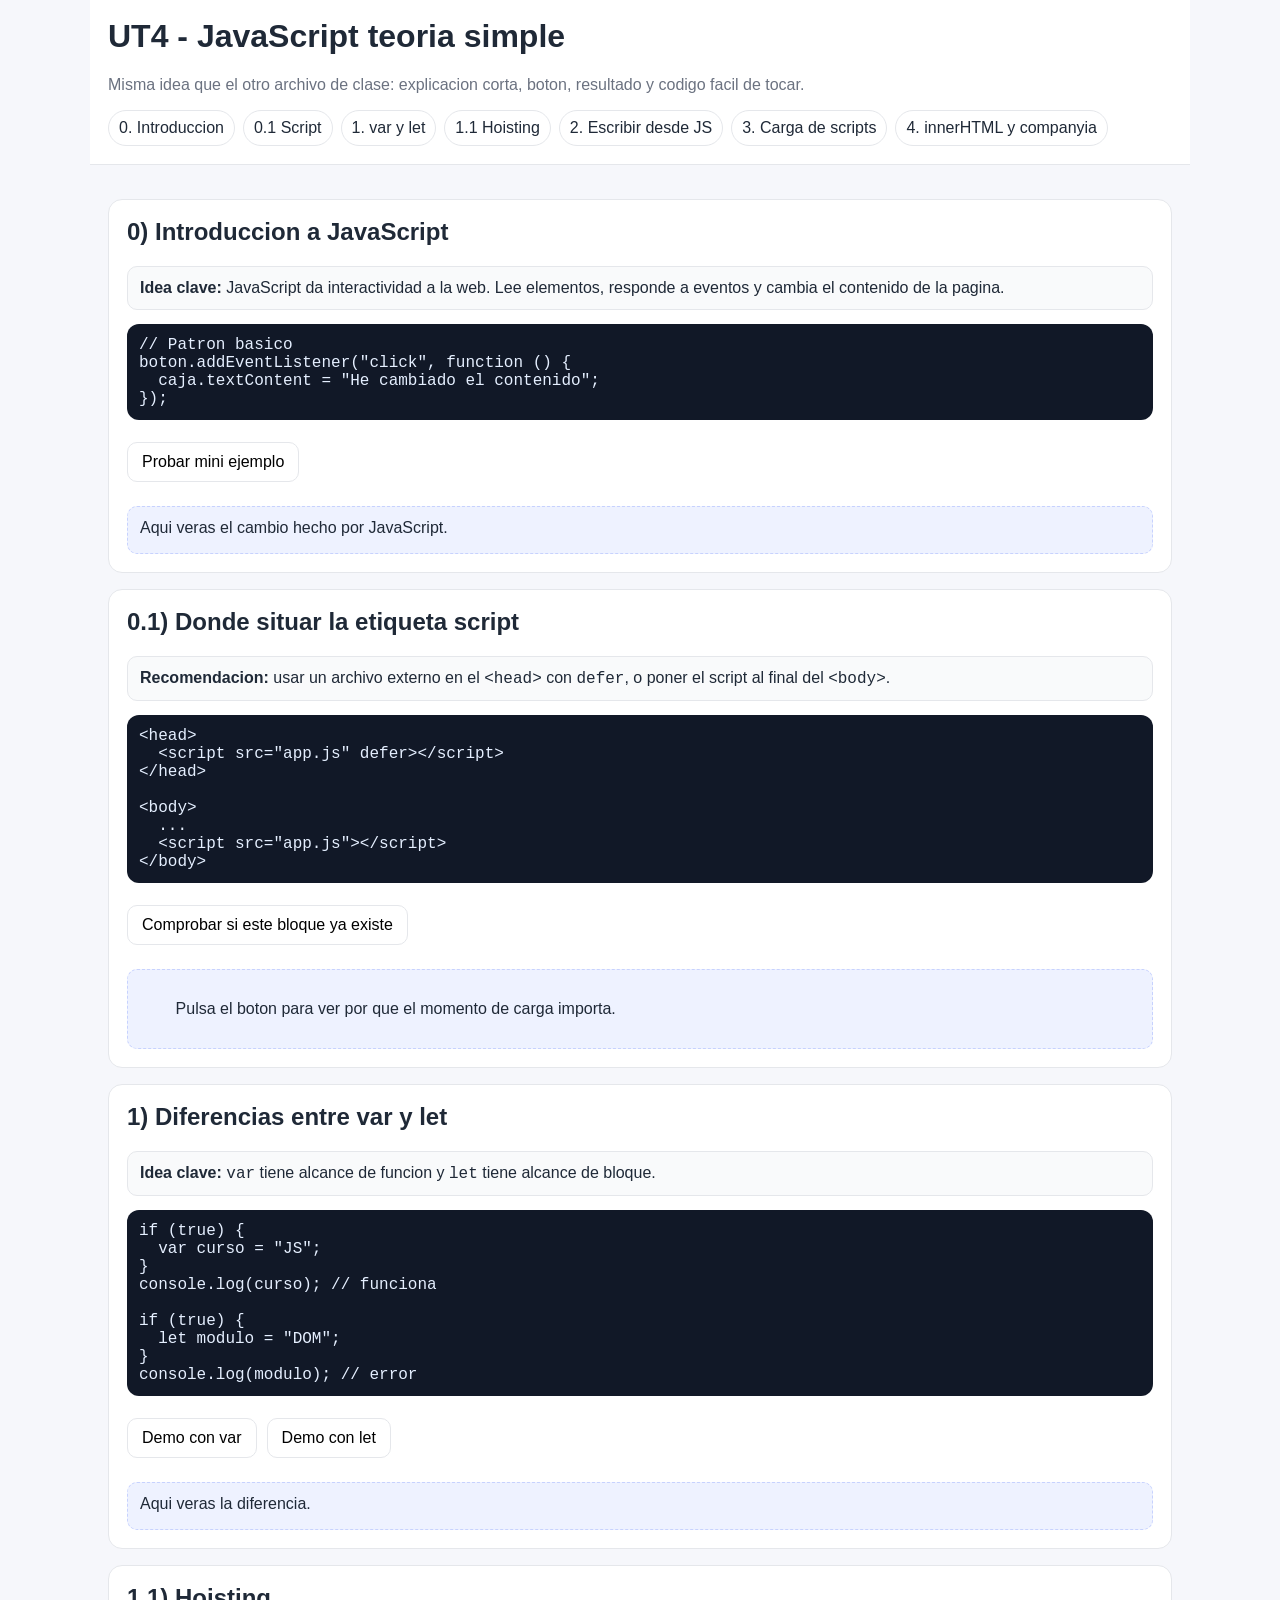
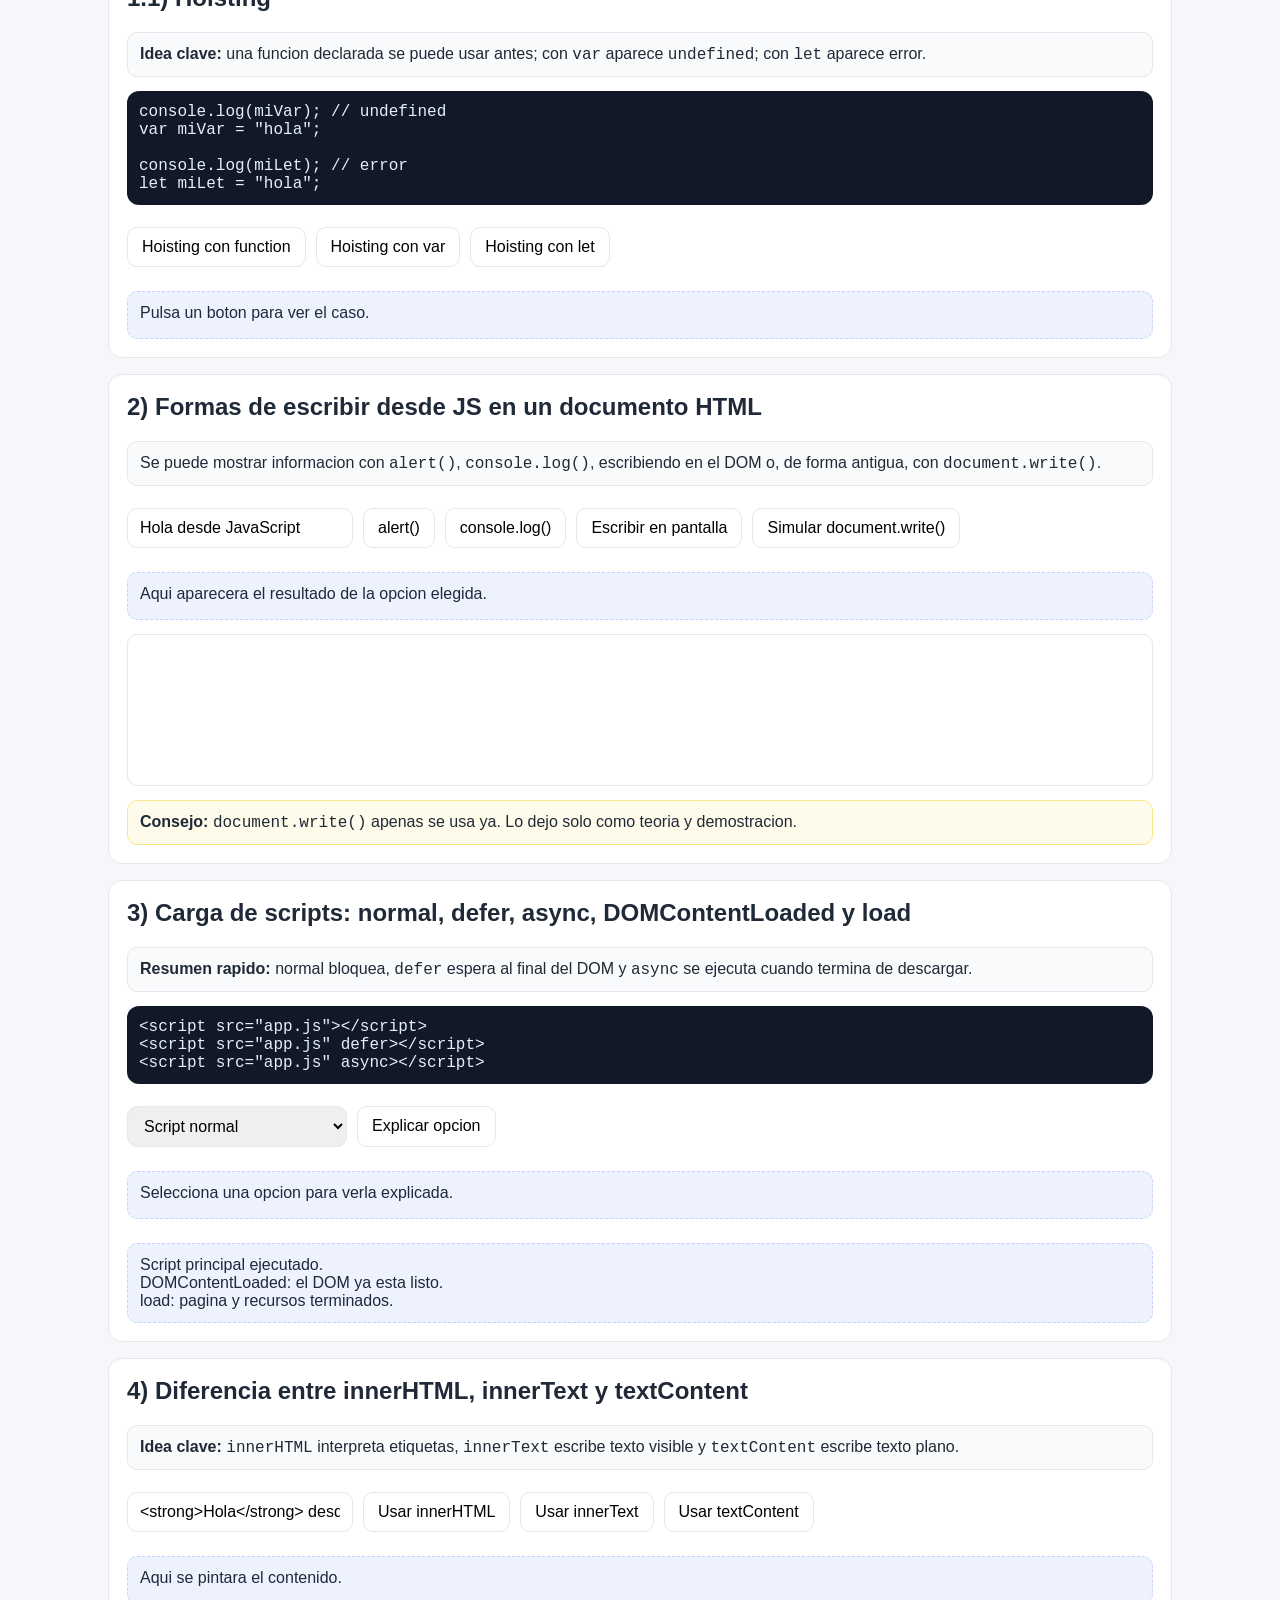
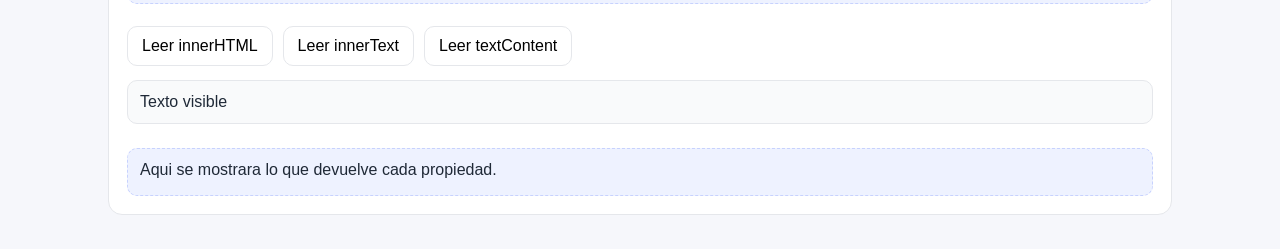
==== commit 8bf72ede: "subida" ====
--- a/Curso Iniciacion/UT4_Clase_JAVASCRIPT_Teoria_Interactiva.html
+++ b/Curso Iniciacion/UT4_Clase_JAVASCRIPT_Teoria_Interactiva.html
@@ -1,29 +1,18 @@
 <!--
-========================================================================
-UT4 - JAVASCRIPT TEORIA INTERACTIVA
-========================================================================
-Autor: apoyo docente
-Objetivo general:
-  - Crear una clase HTML autocontenida, visual e interactiva.
-  - Explicar el temario de teoria visto en la captura del alumno.
-  - Mantener comentarios utiles para que el archivo tambien sirva
-    como guia editable dentro de Live Server.
-
-Guia rapida de comentarios:
-  ! Importante  -> idea clave que no conviene olvidar
-  ? Nota        -> aclaracion o matiz util
-  * Ejemplo     -> caso practico o recomendacion
-  TODO Alumno   -> propuesta de ejercicio para practicar
-
-Temario cubierto:
-  0. Introduccion a JavaScript
-  0.1 Donde situar la etiqueta <script>
-  1. Diferencias entre var y let
-  1.1 Hoisting
-  2. Formas de escribir desde JS en HTML
-  3. Carga de scripts: normal, defer, async, DOMContentLoaded y load
-  4. Diferencias entre innerHTML, innerText y textContent
-========================================================================
+======================================================================
+UT4 - JAVASCRIPT TEORIA SIMPLE E INTERACTIVA
+======================================================================
+Objetivo:
+  - Mantener el estilo sencillo del otro HTML de clase.
+  - Explicar el temario teorico con demos cortas y claras.
+  - Dejar comentarios utiles para poder editar el archivo en clase.
+
+Guia de comentarios:
+  ! Importante  -> idea clave
+  ? Nota        -> aclaracion
+  * Ejemplo     -> ejemplo rapido
+  TODO Alumno   -> practica sugerida
+======================================================================
 -->
 
 <!DOCTYPE html>
@@ -31,1196 +20,588 @@
 <head>
   <meta charset="UTF-8" />
   <meta name="viewport" content="width=device-width, initial-scale=1.0" />
-  <title>UT4 - JavaScript teoria interactiva</title>
+  <title>UT4 - JavaScript teoria simple</title>
   <style>
     :root {
-      --bg-1: #f4efe6;
-      --bg-2: #dce8f2;
-      --panel: rgba(255, 255, 255, 0.86);
-      --panel-strong: #fffdfa;
-      --ink: #243447;
-      --muted: #5d6b78;
-      --line: #d6dde5;
-      --brand: #0f766e;
-      --brand-2: #c96f2d;
-      --brand-soft: #e7f7f4;
-      --shadow: 0 20px 45px rgba(36, 52, 71, 0.12);
-      --radius-xl: 24px;
-      --radius-lg: 18px;
-      --code-bg: #1c2430;
-      --code-ink: #eef6ff;
+      --bg: #f6f7fb;
+      --card: #ffffff;
+      --ink: #1f2937;
+      --muted: #6b7280;
+      --line: #e5e7eb;
+      --accent: #2563eb;
+      --soft: #eef2ff;
+      --soft-2: #fef3c7;
     }
 
     * { box-sizing: border-box; }
-    html { scroll-behavior: smooth; }
 
     body {
       margin: 0;
+      font-family: Arial, Helvetica, sans-serif;
+      background: var(--bg);
       color: var(--ink);
-      font-family: "Trebuchet MS", Verdana, sans-serif;
-      background:
-        radial-gradient(circle at top left, rgba(255, 255, 255, 0.8), transparent 28%),
-        linear-gradient(135deg, var(--bg-1), var(--bg-2));
-      min-height: 100vh;
-    }
-
-    .page-shell {
-      width: min(1280px, calc(100% - 32px));
+    }
+
+    header, main {
+      max-width: 1100px;
       margin: 0 auto;
-      padding: 24px 0 48px;
-    }
-
-    .hero {
-      background: linear-gradient(135deg, rgba(15, 118, 110, 0.92), rgba(201, 111, 45, 0.9));
-      color: #fff;
-      border-radius: 28px;
-      padding: 28px;
-      box-shadow: var(--shadow);
-      position: relative;
-      overflow: hidden;
-    }
-
-    .hero::after {
-      content: "";
-      position: absolute;
-      inset: auto -40px -70px auto;
-      width: 220px;
-      height: 220px;
-      border-radius: 50%;
-      background: rgba(255, 255, 255, 0.12);
-    }
-
-    .eyebrow {
-      display: inline-flex;
-      align-items: center;
-      gap: 8px;
-      padding: 8px 12px;
-      border-radius: 999px;
-      background: rgba(255, 255, 255, 0.16);
-      font-size: 0.9rem;
-      letter-spacing: 0.03em;
-    }
-
-    h1, h2, h3 {
-      font-family: Georgia, "Times New Roman", serif;
-      margin-top: 0;
-      letter-spacing: 0.01em;
-    }
-
-    h1 {
-      font-size: clamp(2rem, 3.8vw, 3.4rem);
-      margin: 16px 0 12px;
-      max-width: 12ch;
-    }
-
-    .hero p {
-      max-width: 70ch;
-      margin: 0;
-      line-height: 1.6;
-      color: rgba(255, 255, 255, 0.92);
-    }
-
-    .status-row, .hero-links {
+      padding: 18px;
+    }
+
+    header {
+      background: var(--card);
+      border-bottom: 1px solid var(--line);
+      position: sticky;
+      top: 0;
+      z-index: 10;
+    }
+
+    h1, h2, h3 { margin-top: 0; }
+    .muted { color: var(--muted); }
+
+    section {
+      background: var(--card);
+      border: 1px solid var(--line);
+      border-radius: 14px;
+      padding: 18px;
+      margin: 16px 0;
+    }
+
+    .bloque {
+      display: grid;
+      gap: 14px;
+    }
+
+    .acciones {
       display: flex;
       flex-wrap: wrap;
       gap: 10px;
-      margin-top: 18px;
-    }
-
-    .pill, .hero-links a {
-      border-radius: 999px;
+      margin-top: 8px;
+    }
+
+    button, input, select {
+      font: inherit;
+    }
+
+    button {
       padding: 10px 14px;
-      font-size: 0.95rem;
-      text-decoration: none;
-    }
-
-    .pill {
-      background: rgba(255, 255, 255, 0.14);
-      border: 1px solid rgba(255, 255, 255, 0.2);
-      color: #fff;
-    }
-
-    .hero-links a {
-      background: #fff;
-      color: var(--brand);
-      font-weight: 700;
-    }
-
-    .layout {
-      display: grid;
-      grid-template-columns: 280px minmax(0, 1fr);
-      gap: 22px;
-      margin-top: 22px;
-      align-items: start;
-    }
-
-    .sidebar {
-      position: sticky;
-      top: 20px;
-      display: grid;
-      gap: 16px;
-    }
-
-    .panel {
-      background: var(--panel);
-      border: 1px solid rgba(255, 255, 255, 0.65);
-      backdrop-filter: blur(14px);
-      border-radius: var(--radius-xl);
-      box-shadow: var(--shadow);
-    }
-
-    .sidebar-card, .section-card { padding: 20px; }
-    .sidebar-card h2 { font-size: 1.25rem; margin-bottom: 14px; }
-
-    .index-list {
-      list-style: none;
-      margin: 0;
-      padding: 0;
-      display: grid;
-      gap: 10px;
-    }
-
-    .index-list a {
-      display: block;
-      text-decoration: none;
-      color: var(--ink);
-      padding: 10px 12px;
-      border-radius: 12px;
-      background: rgba(255, 255, 255, 0.55);
-      border: 1px solid var(--line);
-    }
-
-    .index-list a:hover,
-    .index-list a:focus-visible {
-      background: var(--brand-soft);
-      border-color: rgba(15, 118, 110, 0.25);
-      outline: none;
-    }
-
-    .sidebar-note {
-      margin: 0;
-      color: var(--muted);
-      line-height: 1.6;
-      font-size: 0.95rem;
-    }
-
-    .content { display: grid; gap: 22px; }
-    .section-card { background: var(--panel-strong); }
-
-    .section-head {
-      display: flex;
-      justify-content: space-between;
-      gap: 16px;
-      align-items: start;
-      margin-bottom: 18px;
-    }
-
-    .section-kicker {
-      color: var(--brand-2);
-      font-weight: 700;
-      text-transform: uppercase;
-      letter-spacing: 0.08em;
-      font-size: 0.84rem;
-      margin-bottom: 8px;
-    }
-
-    .section-lead, .plain-text, .tip-box p, .result, .demo-note, .timeline li, li {
-      line-height: 1.65;
-    }
-
-    .section-lead {
-      margin: 0;
-      color: var(--muted);
-      max-width: 70ch;
-    }
-
-    .grid-two {
-      display: grid;
-      grid-template-columns: repeat(2, minmax(0, 1fr));
-      gap: 18px;
-      align-items: start;
-    }
-
-    .card-soft {
-      background: linear-gradient(180deg, rgba(231, 247, 244, 0.8), rgba(255, 255, 255, 0.94));
-      border: 1px solid rgba(15, 118, 110, 0.14);
-      border-radius: var(--radius-lg);
-      padding: 18px;
-    }
-
-    .card-warm {
-      background: linear-gradient(180deg, rgba(255, 242, 228, 0.8), rgba(255, 255, 255, 0.96));
-      border: 1px solid rgba(201, 111, 45, 0.15);
-      border-radius: var(--radius-lg);
-      padding: 18px;
-    }
-
-    .mini-title { margin: 0 0 10px; font-size: 1.06rem; }
-    .check-list { margin: 0; padding-left: 18px; }
-
-    .tip-box {
-      margin-top: 18px;
-      padding: 16px 18px;
-      border-radius: 16px;
-      background: #f7fafc;
-      border: 1px dashed #c8d3df;
-    }
-
-    .demo-zone {
-      margin-top: 18px;
-      border-radius: var(--radius-lg);
-      border: 1px solid var(--line);
-      background: #fdfdfc;
-      overflow: hidden;
-    }
-
-    .demo-toolbar {
-      padding: 14px;
-      border-bottom: 1px solid var(--line);
-      background: #faf7f1;
-      display: flex;
-      gap: 10px;
-      flex-wrap: wrap;
-      align-items: center;
-    }
-
-    button, input, select { font: inherit; }
-
-    button {
-      border: 1px solid rgba(15, 118, 110, 0.2);
-      background: #fff;
-      color: var(--ink);
-      border-radius: 12px;
-      padding: 10px 14px;
-      cursor: pointer;
-      transition: transform 0.18s ease, box-shadow 0.18s ease, border-color 0.18s ease;
-    }
-
-    button:hover,
-    button:focus-visible {
-      transform: translateY(-1px);
-      box-shadow: 0 12px 25px rgba(15, 118, 110, 0.12);
-      border-color: rgba(15, 118, 110, 0.34);
-      outline: none;
-    }
-
-    .button-brand {
-      background: var(--brand);
-      color: #fff;
-      border-color: transparent;
-    }
-
-    input, select {
+      border-radius: 10px;
       border: 1px solid var(--line);
       background: #fff;
+      cursor: pointer;
+    }
+
+    button:hover {
+      border-color: #cbd5e1;
+      box-shadow: 0 8px 18px rgba(0, 0, 0, 0.06);
+    }
+
+    input, select {
+      padding: 10px 12px;
+      border-radius: 10px;
+      border: 1px solid var(--line);
+      min-width: 220px;
+    }
+
+    .resultado {
+      margin-top: 10px;
+      padding: 12px;
+      min-height: 48px;
+      background: var(--soft);
+      border: 1px dashed #c7d2fe;
+      border-radius: 10px;
+      white-space: pre-wrap;
+    }
+
+    .nota {
+      background: #f9fafb;
+      border: 1px solid var(--line);
+      border-radius: 10px;
+      padding: 12px;
+    }
+
+    .tip {
+      background: #fffbeb;
+      border: 1px solid #fde68a;
+      border-radius: 10px;
+      padding: 12px;
+    }
+
+    code, pre {
+      font-family: Consolas, "Courier New", monospace;
+    }
+
+    pre {
+      background: #111827;
+      color: #e5efff;
+      padding: 12px;
       border-radius: 12px;
-      padding: 10px 12px;
-      min-width: 200px;
-    }
-
-    .demo-body {
-      padding: 16px;
-      display: grid;
-      gap: 14px;
-    }
-
-    .result,
-    .compare-output,
-    .source-box,
-    .sandbox-frame {
-      border-radius: 14px;
+      overflow: auto;
+      margin: 0;
+    }
+
+    .indice {
+      display: flex;
+      flex-wrap: wrap;
+      gap: 8px;
+    }
+
+    .indice a {
+      text-decoration: none;
       border: 1px solid var(--line);
+      padding: 8px 10px;
+      border-radius: 999px;
+      color: var(--ink);
       background: #fff;
-      padding: 14px;
-    }
-
-    .result { min-height: 70px; white-space: pre-wrap; }
-    .demo-note { margin: 0; color: var(--muted); font-size: 0.95rem; }
-    .sandbox-frame { width: 100%; min-height: 150px; background: #fffefa; }
-
-    pre {
-      margin: 18px 0 0;
-      background: var(--code-bg);
-      color: var(--code-ink);
-      border-radius: 18px;
-      padding: 16px;
-      overflow-x: auto;
-      border: 1px solid rgba(255, 255, 255, 0.06);
-    }
-
-    code {
-      font-family: Consolas, "Courier New", monospace;
-      font-size: 0.94rem;
-    }
-
-    .inline-code {
-      display: inline-block;
-      padding: 2px 7px;
-      border-radius: 8px;
-      background: #f0f4f8;
-      border: 1px solid #d8e1ea;
-      font-family: Consolas, "Courier New", monospace;
-      font-size: 0.92rem;
-    }
-
-    .timeline { margin: 0; padding-left: 18px; }
-    .timeline li + li { margin-top: 8px; }
-    .source-box.is-hidden span { display: none; }
-    .compare-output { min-height: 90px; white-space: pre-wrap; }
-    .footer-card { padding: 22px; text-align: center; color: var(--muted); font-size: 0.96rem; }
-
-    @media (max-width: 980px) {
-      .layout { grid-template-columns: 1fr; }
-      .sidebar { position: static; }
-      .grid-two { grid-template-columns: 1fr; }
-    }
-
-    @media (max-width: 640px) {
-      .page-shell { width: min(100% - 18px, 1280px); padding-top: 14px; }
-      .hero, .sidebar-card, .section-card, .footer-card { padding: 18px; }
-      .demo-toolbar { flex-direction: column; align-items: stretch; }
-      input, select, button { width: 100%; }
+    }
+
+    iframe {
+      width: 100%;
+      min-height: 120px;
+      border: 1px solid var(--line);
+      border-radius: 10px;
+      background: #fff;
+    }
+
+    @media (max-width: 700px) {
+      .acciones {
+        flex-direction: column;
+      }
+
+      input, select, button {
+        width: 100%;
+      }
     }
   </style>
 </head>
 <body>
-  <div class="page-shell">
-    <header class="hero">
-      <div class="eyebrow">UT4 - JavaScript - teoria con practica guiada</div>
-      <h1>Clase interactiva basada en el temario de teoria</h1>
-      <p>
-        Este archivo esta pensado para abrirse con Live Server, tocar el codigo y ver al momento
-        como responde el navegador. La idea es explicar la teoria sin perder la parte practica.
-      </p>
-      <div class="status-row">
-        <div class="pill" id="statusScript">Script principal ejecutado</div>
-        <div class="pill" id="statusDom">Esperando DOMContentLoaded</div>
-        <div class="pill" id="statusLoad">Esperando window load</div>
-      </div>
-      <div class="hero-links">
-        <a href="#indice">Ir al indice</a>
-        <a href="#carga-scripts">Ver carga de scripts</a>
-        <a href="#comparacion-textos">Comparar innerHTML e innerText</a>
-      </div>
-    </header>
-
-    <div class="layout">
-      <aside class="sidebar">
-        <section class="panel sidebar-card" id="indice">
-          <h2>Indice rapido</h2>
-          <nav aria-label="Indice del temario">
-            <ul class="index-list">
-              <li><a href="#introduccion">0. Introduccion</a></li>
-              <li><a href="#etiqueta-script">0.1 Etiqueta script</a></li>
-              <li><a href="#var-let">1. var vs let</a></li>
-              <li><a href="#hoisting">1.1 Hoisting</a></li>
-              <li><a href="#escritura-js">2. Escribir desde JS</a></li>
-              <li><a href="#carga-scripts">3. Carga de scripts</a></li>
-              <li><a href="#comparacion-textos">4. innerHTML, innerText y textContent</a></li>
-            </ul>
-          </nav>
-        </section>
-
-        <section class="panel sidebar-card">
-          <h2>Como usar esta clase</h2>
-          <p class="sidebar-note">
-            Lee la explicacion, pulsa los botones, abre la consola con F12 y modifica
-            los ejemplos. El archivo esta comentado para que el alumno entienda tanto
-            el resultado como el por que.
-          </p>
-        </section>
-
-        <section class="panel sidebar-card">
-          <h2>Idea docente</h2>
-          <p class="sidebar-note">
-            Cuando algo sea teorico, intenta unirlo a una pregunta concreta:
-            "que pasa si lo hago antes de que exista el DOM", "que variable sobrevive
-            al bloque", "que metodo interpreta HTML y cual no".
-          </p>
-        </section>
-      </aside>
-
-      <main class="content">
-        <!-- =========================================================
-        SECCION 0 - INTRODUCCION A JAVASCRIPT
-        ========================================================== -->
-        <section class="panel section-card" id="introduccion">
-          <div class="section-head">
-            <div>
-              <div class="section-kicker">Bloque 0</div>
-              <h2>Introduccion a JavaScript</h2>
-              <p class="section-lead">
-                JavaScript da comportamiento a la pagina: responde a eventos, calcula,
-                valida, crea contenido y modifica el DOM que el usuario ve en pantalla.
-              </p>
-            </div>
-          </div>
-
-          <div class="grid-two">
-            <article class="card-soft">
-              <h3 class="mini-title">Que hace JS en una web</h3>
-              <ul class="check-list">
-                <li>Escucha acciones del usuario: clic, teclado, scroll, envio de formularios.</li>
-                <li>Lee datos de inputs, botones, textos e imagenes.</li>
-                <li>Cambia el HTML y el CSS sin recargar la pagina.</li>
-                <li>Puede guardar informacion en el navegador.</li>
-              </ul>
-            </article>
-
-            <article class="card-warm">
-              <h3 class="mini-title">Flujo mental rapido</h3>
-              <ul class="check-list">
-                <li>1. El navegador construye el DOM a partir del HTML.</li>
-                <li>2. JavaScript se ejecuta y selecciona elementos.</li>
-                <li>3. Una accion dispara una funcion.</li>
-                <li>4. El usuario ve el cambio en la interfaz.</li>
-              </ul>
-            </article>
-          </div>
-
-          <div class="tip-box">
-            <p>
-              <strong>Regla util:</strong> si el alumno no ve el resultado, suele costarle
-              mas entender la teoria. Por eso cada bloque de esta clase intenta mostrar
-              la salida dentro de la propia pagina.
-            </p>
-          </div>
-
-          <div class="demo-zone">
-            <div class="demo-toolbar">
-              <button type="button" class="button-brand" id="introButton">Lanzar mini demo</button>
-            </div>
-            <div class="demo-body">
-              <div class="result" id="introResult">
-                Pulsa el boton para ver una accion sencilla hecha con JavaScript.
-              </div>
-              <p class="demo-note">
-                Esta demo no hace nada complejo: solo muestra el patron basico
-                evento -&gt; funcion -&gt; cambio visible.
-              </p>
-            </div>
-          </div>
-
-          <pre><code>// Patron minimo de interaccion
+
+<header>
+  <h1>UT4 - JavaScript teoria simple</h1>
+  <p class="muted">
+    Misma idea que el otro archivo de clase: explicacion corta, boton, resultado y codigo facil de tocar.
+  </p>
+  <div class="indice">
+    <a href="#intro">0. Introduccion</a>
+    <a href="#script">0.1 Script</a>
+    <a href="#varlet">1. var y let</a>
+    <a href="#hoisting">1.1 Hoisting</a>
+    <a href="#escribir">2. Escribir desde JS</a>
+    <a href="#carga">3. Carga de scripts</a>
+    <a href="#textos">4. innerHTML y companyia</a>
+  </div>
+</header>
+
+<main>
+
+  <!-- =========================================================
+  SECCION 0 - INTRODUCCION
+  ========================================================== -->
+  <section id="intro">
+    <h2>0) Introduccion a JavaScript</h2>
+    <div class="bloque">
+      <div class="nota">
+        <strong>Idea clave:</strong> JavaScript da interactividad a la web.
+        Lee elementos, responde a eventos y cambia el contenido de la pagina.
+      </div>
+
+      <pre><code>// Patron basico
 boton.addEventListener("click", function () {
-  caja.textContent = "JavaScript acaba de reaccionar al clic";
+  caja.textContent = "He cambiado el contenido";
 });</code></pre>
 
-          <!-- TODO Alumno:
-               Cambia el texto del resultado y anade la hora actual usando new Date(). -->
-        </section>
-
-        <!-- =========================================================
-        SECCION 0.1 - DONDE SITUAR LA ETIQUETA SCRIPT
-        ========================================================== -->
-        <section class="panel section-card" id="etiqueta-script">
-          <div class="section-head">
-            <div>
-              <div class="section-kicker">Bloque 0.1</div>
-              <h2>Donde situar la etiqueta <span class="inline-code">&lt;script&gt;</span></h2>
-              <p class="section-lead">
-                El sitio donde cargas JavaScript importa porque determina si el DOM ya existe,
-                si la pagina se bloquea y cuando empieza a ejecutarse el codigo.
-              </p>
-            </div>
-          </div>
-
-          <div class="grid-two">
-            <article class="card-soft">
-              <h3 class="mini-title">La recomendacion general</h3>
-              <ul class="check-list">
-                <li>Usar un archivo externo y cargarlo en el <span class="inline-code">&lt;head&gt;</span> con <span class="inline-code">defer</span>.</li>
-                <li>Asi el navegador sigue leyendo HTML y ejecuta el script cuando el DOM ya esta construido.</li>
-                <li>Tambien es valido poner el script al final del <span class="inline-code">&lt;body&gt;</span>.</li>
-              </ul>
-            </article>
-
-            <article class="card-warm">
-              <h3 class="mini-title">Error tipico</h3>
-              <p class="plain-text">
-                Si intentas seleccionar un elemento antes de que exista en el DOM,
-                normalmente obtendras <span class="inline-code">null</span> y despues fallara
-                cualquier acceso como <span class="inline-code">element.textContent</span>.
-              </p>
-            </article>
-          </div>
-
-          <pre><code>&lt;!-- Opcion recomendada --&gt;
-&lt;head&gt;
+      <div class="acciones">
+        <button type="button" id="btnIntro">Probar mini ejemplo</button>
+      </div>
+      <div id="resIntro" class="resultado">Aqui veras el cambio hecho por JavaScript.</div>
+    </div>
+
+    <!-- TODO Alumno:
+         Cambia el texto del resultado y pon la hora actual. -->
+  </section>
+
+  <!-- =========================================================
+  SECCION 0.1 - ETIQUETA SCRIPT
+  ========================================================== -->
+  <section id="script">
+    <h2>0.1) Donde situar la etiqueta script</h2>
+    <div class="bloque">
+      <div class="nota">
+        <strong>Recomendacion:</strong> usar un archivo externo en el <code>&lt;head&gt;</code>
+        con <code>defer</code>, o poner el script al final del <code>&lt;body&gt;</code>.
+      </div>
+
+      <pre><code>&lt;head&gt;
   &lt;script src="app.js" defer&gt;&lt;/script&gt;
 &lt;/head&gt;
 
-&lt;!-- Opcion clasica --&gt;
 &lt;body&gt;
   ...
   &lt;script src="app.js"&gt;&lt;/script&gt;
 &lt;/body&gt;</code></pre>
 
-          <div class="demo-zone">
-            <div class="demo-toolbar">
-              <button type="button" id="checkDomButton">Comprobar si el DOM ya existe</button>
-              <div class="pill" style="color: var(--ink); background: #eef7f5; border-color: #d0e8e3;">Objetivo: ver por que importa el momento de carga</div>
-            </div>
-            <div class="demo-body">
-              <div class="result" id="scriptPlacementResult">
-                Este bloque se puede seleccionar porque el script principal esta colocado al final del body.
-              </div>
-            </div>
-          </div>
-
-          <!-- TODO Alumno:
-               Mueve este archivo a un ejemplo separado y prueba tres variantes:
-               1) script en head sin defer
-               2) script en head con defer
-               3) script al final del body -->
-        </section>
-
-        <!-- =========================================================
-        SECCION 1 - DIFERENCIAS ENTRE VAR Y LET
-        ========================================================== -->
-        <section class="panel section-card" id="var-let">
-          <div class="section-head">
-            <div>
-              <div class="section-kicker">Bloque 1</div>
-              <h2>Diferencias entre <span class="inline-code">var</span> y <span class="inline-code">let</span></h2>
-              <p class="section-lead">
-                Las dos crean variables, pero no se comportan igual. El punto mas importante
-                para iniciar suele ser el alcance o scope.
-              </p>
-            </div>
-          </div>
-
-          <div class="grid-two">
-            <article class="card-soft">
-              <h3 class="mini-title">Con var</h3>
-              <ul class="check-list">
-                <li>Tiene alcance de funcion, no de bloque.</li>
-                <li>Se puede redeclarar en el mismo ambito.</li>
-                <li>Su comportamiento historico provoca mas errores en codigo moderno.</li>
-              </ul>
-            </article>
-
-            <article class="card-warm">
-              <h3 class="mini-title">Con let</h3>
-              <ul class="check-list">
-                <li>Tiene alcance de bloque: if, for, while, etc.</li>
-                <li>No permite redeclarar en el mismo ambito.</li>
-                <li>Suele ser la mejor opcion para valores que cambian.</li>
-              </ul>
-            </article>
-          </div>
-
-          <div class="demo-zone">
-            <div class="demo-toolbar">
-              <button type="button" id="showVarButton" class="button-brand">Ver demo con var</button>
-              <button type="button" id="showLetButton">Ver demo con let</button>
-            </div>
-            <div class="demo-body">
-              <div class="result" id="scopeResult">
-                Aqui se mostrara la diferencia de alcance entre var y let.
-              </div>
-            </div>
-          </div>
-
-          <pre><code>if (true) {
-  var curso = "JavaScript";
+      <div class="acciones">
+        <button type="button" id="btnScript">Comprobar si este bloque ya existe</button>
+      </div>
+      <div id="resScript" class="resultado">
+        Pulsa el boton para ver por que el momento de carga importa.
+      </div>
+    </div>
+
+    <!-- TODO Alumno:
+         Haz un ejemplo aparte y prueba: head sin defer, head con defer y final del body. -->
+  </section>
+
+  <!-- =========================================================
+  SECCION 1 - VAR Y LET
+  ========================================================== -->
+  <section id="varlet">
+    <h2>1) Diferencias entre var y let</h2>
+    <div class="bloque">
+      <div class="nota">
+        <strong>Idea clave:</strong> <code>var</code> tiene alcance de funcion y
+        <code>let</code> tiene alcance de bloque.
+      </div>
+
+      <pre><code>if (true) {
+  var curso = "JS";
 }
-console.log(curso); // existe
+console.log(curso); // funciona
 
 if (true) {
   let modulo = "DOM";
 }
-console.log(modulo); // error: modulo no existe fuera del bloque</code></pre>
-
-          <!-- TODO Alumno:
-               Prueba tambien const y explica cuando elegirias let o const. -->
-        </section>
-
-        <!-- =========================================================
-        SECCION 1.1 - HOISTING
-        ========================================================== -->
-        <section class="panel section-card" id="hoisting">
-          <div class="section-head">
-            <div>
-              <div class="section-kicker">Bloque 1.1</div>
-              <h2>Hoisting en JavaScript</h2>
-              <p class="section-lead">
-                Hoisting no significa que el codigo "suba" visualmente, sino que durante la fase
-                de preparacion el motor registra ciertas declaraciones antes de ejecutar linea a linea.
-              </p>
-            </div>
-          </div>
-
-          <div class="grid-two">
-            <article class="card-soft">
-              <h3 class="mini-title">Resumen practico</h3>
-              <ul class="check-list">
-                <li>Las <strong>function declarations</strong> se pueden usar antes de escribirlas.</li>
-                <li><span class="inline-code">var</span> existe antes, pero con valor <span class="inline-code">undefined</span>.</li>
-                <li><span class="inline-code">let</span> y <span class="inline-code">const</span> entran en zona muerta temporal hasta su declaracion.</li>
-              </ul>
-            </article>
-
-            <article class="card-warm">
-              <h3 class="mini-title">Peligro habitual</h3>
-              <p class="plain-text">
-                Leer una variable declarada con <span class="inline-code">let</span> antes de su linea
-                no devuelve <span class="inline-code">undefined</span>, sino un error.
-                Eso ayuda a detectar fallos antes.
-              </p>
-            </article>
-          </div>
-
-          <div class="demo-zone">
-            <div class="demo-toolbar">
-              <button type="button" id="hoistFunctionButton" class="button-brand">Hoisting con function</button>
-              <button type="button" id="hoistVarButton">Hoisting con var</button>
-              <button type="button" id="hoistLetButton">Hoisting con let</button>
-            </div>
-            <div class="demo-body">
-              <div class="result" id="hoistingResult">
-                Pulsa un boton para ver como cambia la salida segun el tipo de declaracion.
-              </div>
-            </div>
-          </div>
-
-          <pre><code>console.log(datoVar); // undefined
-var datoVar = "listo";
-
-console.log(datoLet); // ReferenceError
-let datoLet = "listo";
-
-saludar(); // funciona
-function saludar() {
-  console.log("hola");
-}</code></pre>
-
-          <!-- TODO Alumno:
-               Explica con tus palabras por que function declaration y function expression
-               no se comportan igual respecto a hoisting. -->
-        </section>
-
-        <!-- =========================================================
-        SECCION 2 - FORMAS DE ESCRIBIR DESDE JS EN HTML
-        ========================================================== -->
-        <section class="panel section-card" id="escritura-js">
-          <div class="section-head">
-            <div>
-              <div class="section-kicker">Bloque 2</div>
-              <h2>Formas de escribir desde JavaScript en un documento HTML</h2>
-              <p class="section-lead">
-                No todo "mostrar informacion" significa lo mismo. A veces quieres un aviso,
-                otras una traza de consola, otras insertar contenido en la pagina.
-              </p>
-            </div>
-          </div>
-
-          <div class="grid-two">
-            <article class="card-soft">
-              <h3 class="mini-title">Opciones frecuentes</h3>
-              <ul class="check-list">
-                <li><span class="inline-code">alert()</span>: mensaje emergente.</li>
-                <li><span class="inline-code">console.log()</span>: depuracion para desarrollador.</li>
-                <li><span class="inline-code">textContent</span> o <span class="inline-code">innerHTML</span>: escribir en el DOM.</li>
-                <li><span class="inline-code">document.write()</span>: historico, hoy casi nunca recomendado.</li>
-              </ul>
-            </article>
-
-            <article class="card-warm">
-              <h3 class="mini-title">Buena practica</h3>
-              <p class="plain-text">
-                Para explicar en clase es muy util combinar consola y resultado visual,
-                porque asi el alumno ve tanto la depuracion como el efecto final.
-              </p>
-            </article>
-          </div>
-
-          <div class="demo-zone">
-            <div class="demo-toolbar">
-              <input type="text" id="writeInput" value="Hola desde JavaScript" aria-label="Texto de prueba" />
-              <button type="button" id="alertWriteButton">Usar alert</button>
-              <button type="button" id="consoleWriteButton">Usar console.log</button>
-              <button type="button" class="button-brand" id="domWriteButton">Escribir en la pagina</button>
-              <button type="button" id="docWriteButton">Simular document.write</button>
-            </div>
-            <div class="demo-body">
-              <div class="result" id="writeResult">
-                Escribe algo en el input y prueba cada forma de mostrarlo.
-              </div>
-              <iframe class="sandbox-frame" id="writeFrame" title="Zona segura de document.write"></iframe>
-              <p class="demo-note">
-                La zona inferior usa un iframe vacio para demostrar <span class="inline-code">document.write()</span>
-                sin destruir toda esta pagina.
-              </p>
-            </div>
-          </div>
-
-          <pre><code>alert("Hola");
-console.log("Hola");
-document.getElementById("salida").textContent = "Hola";
-
-// Mejor evitar esto despues de que la pagina ya este cargada:
-document.write("Hola");</code></pre>
-
-          <!-- TODO Alumno:
-               Anade un quinto boton que escriba el texto como una lista li dentro del DOM. -->
-        </section>
-
-        <!-- =========================================================
-        SECCION 3 - CARGA DE SCRIPTS
-        ========================================================== -->
-        <section class="panel section-card" id="carga-scripts">
-          <div class="section-head">
-            <div>
-              <div class="section-kicker">Bloque 3</div>
-              <h2>Carga de scripts: normal, <span class="inline-code">defer</span>, <span class="inline-code">async</span>, <span class="inline-code">DOMContentLoaded</span> y <span class="inline-code">load</span></h2>
-              <p class="section-lead">
-                Este es uno de los bloques mas utiles para entender por que un archivo JS
-                funciona o falla segun cuando se ejecuta.
-              </p>
-            </div>
-          </div>
-
-          <div class="grid-two">
-            <article class="card-soft">
-              <h3 class="mini-title">Lectura rapida de cada modo</h3>
-              <ul class="check-list">
-                <li><strong>Normal:</strong> descarga y ejecuta, bloqueando el parseo del HTML.</li>
-                <li><strong>defer:</strong> descarga en paralelo y ejecuta al final, respetando el orden.</li>
-                <li><strong>async:</strong> descarga en paralelo y ejecuta en cuanto llega, sin garantizar orden.</li>
-              </ul>
-            </article>
-
-            <article class="card-warm">
-              <h3 class="mini-title">Eventos utiles</h3>
-              <ul class="check-list">
-                <li><span class="inline-code">DOMContentLoaded</span>: el DOM ya esta construido.</li>
-                <li><span class="inline-code">window.load</span>: DOM y recursos externos ya han terminado.</li>
-                <li>Para manipular el DOM, normalmente con <span class="inline-code">defer</span> o <span class="inline-code">DOMContentLoaded</span> basta.</li>
-              </ul>
-            </article>
-          </div>
-
-          <div class="demo-zone">
-            <div class="demo-toolbar">
-              <select id="loadModeSelect" aria-label="Selector de modo de carga">
-                <option value="normal">Script normal</option>
-                <option value="defer" selected>Script con defer</option>
-                <option value="async">Script con async</option>
-              </select>
-              <button type="button" class="button-brand" id="explainLoadModeButton">Explicar modo</button>
-              <button type="button" id="clearTimelineButton">Limpiar linea temporal</button>
-            </div>
-            <div class="demo-body">
-              <div class="result" id="loadModeResult">
-                Selecciona un modo y pulsa "Explicar modo" para comparar su comportamiento.
-              </div>
-              <div class="card-soft">
-                <h3 class="mini-title">Linea temporal real de esta pagina</h3>
-                <ol class="timeline" id="loadTimeline">
-                  <li>Esperando eventos...</li>
-                </ol>
-              </div>
-            </div>
-          </div>
-
-          <pre><code>&lt;script src="app.js"&gt;&lt;/script&gt;
+console.log(modulo); // error</code></pre>
+
+      <div class="acciones">
+        <button type="button" id="btnVar">Demo con var</button>
+        <button type="button" id="btnLet">Demo con let</button>
+      </div>
+      <div id="resVarLet" class="resultado">Aqui veras la diferencia.</div>
+    </div>
+  </section>
+
+  <!-- =========================================================
+  SECCION 1.1 - HOISTING
+  ========================================================== -->
+  <section id="hoisting">
+    <h2>1.1) Hoisting</h2>
+    <div class="bloque">
+      <div class="nota">
+        <strong>Idea clave:</strong> una funcion declarada se puede usar antes;
+        con <code>var</code> aparece <code>undefined</code>; con <code>let</code> aparece error.
+      </div>
+
+      <pre><code>console.log(miVar); // undefined
+var miVar = "hola";
+
+console.log(miLet); // error
+let miLet = "hola";</code></pre>
+
+      <div class="acciones">
+        <button type="button" id="btnHoistFunction">Hoisting con function</button>
+        <button type="button" id="btnHoistVar">Hoisting con var</button>
+        <button type="button" id="btnHoistLet">Hoisting con let</button>
+      </div>
+      <div id="resHoisting" class="resultado">Pulsa un boton para ver el caso.</div>
+    </div>
+  </section>
+
+  <!-- =========================================================
+  SECCION 2 - FORMAS DE ESCRIBIR DESDE JS
+  ========================================================== -->
+  <section id="escribir">
+    <h2>2) Formas de escribir desde JS en un documento HTML</h2>
+    <div class="bloque">
+      <div class="nota">
+        Se puede mostrar informacion con <code>alert()</code>, <code>console.log()</code>,
+        escribiendo en el DOM o, de forma antigua, con <code>document.write()</code>.
+      </div>
+
+      <div class="acciones">
+        <input type="text" id="txtEscribir" value="Hola desde JavaScript" />
+        <button type="button" id="btnAlert">alert()</button>
+        <button type="button" id="btnConsole">console.log()</button>
+        <button type="button" id="btnDom">Escribir en pantalla</button>
+        <button type="button" id="btnWrite">Simular document.write()</button>
+      </div>
+
+      <div id="resEscribir" class="resultado">Aqui aparecera el resultado de la opcion elegida.</div>
+      <iframe id="frameWrite" title="Demo document.write"></iframe>
+
+      <div class="tip">
+        <strong>Consejo:</strong> <code>document.write()</code> apenas se usa ya.
+        Lo dejo solo como teoria y demostracion.
+      </div>
+    </div>
+  </section>
+
+  <!-- =========================================================
+  SECCION 3 - CARGA DE SCRIPTS
+  ========================================================== -->
+  <section id="carga">
+    <h2>3) Carga de scripts: normal, defer, async, DOMContentLoaded y load</h2>
+    <div class="bloque">
+      <div class="nota">
+        <strong>Resumen rapido:</strong>
+        normal bloquea, <code>defer</code> espera al final del DOM y <code>async</code>
+        se ejecuta cuando termina de descargar.
+      </div>
+
+      <pre><code>&lt;script src="app.js"&gt;&lt;/script&gt;
 &lt;script src="app.js" defer&gt;&lt;/script&gt;
-&lt;script src="app.js" async&gt;&lt;/script&gt;
-
-document.addEventListener("DOMContentLoaded", function () {
-  // El DOM ya esta listo
-});
-
-window.addEventListener("load", function () {
-  // DOM + imagenes + estilos + otros recursos ya cargaron
-});</code></pre>
-
-          <!-- TODO Alumno:
-               Busca un caso real donde async si tenga sentido y otro donde sea mala idea. -->
-        </section>
-
-        <!-- =========================================================
-        SECCION 4 - INNERHTML, INNERTEXT Y TEXTCONTENT
-        ========================================================== -->
-        <section class="panel section-card" id="comparacion-textos">
-          <div class="section-head">
-            <div>
-              <div class="section-kicker">Bloque 4</div>
-              <h2>Diferencia entre <span class="inline-code">innerHTML</span>, <span class="inline-code">innerText</span> y <span class="inline-code">textContent</span></h2>
-              <p class="section-lead">
-                Parecen parecidos, pero no hacen lo mismo. Esta comparacion es clave
-                cuando empiezas a modificar contenido desde JavaScript.
-              </p>
-            </div>
-          </div>
-
-          <div class="grid-two">
-            <article class="card-soft">
-              <h3 class="mini-title">Al escribir</h3>
-              <ul class="check-list">
-                <li><span class="inline-code">innerHTML</span> interpreta etiquetas HTML.</li>
-                <li><span class="inline-code">innerText</span> escribe texto visible, sin interpretar etiquetas.</li>
-                <li><span class="inline-code">textContent</span> escribe texto plano de forma directa.</li>
-              </ul>
-            </article>
-
-            <article class="card-warm">
-              <h3 class="mini-title">Al leer</h3>
-              <ul class="check-list">
-                <li><span class="inline-code">innerHTML</span> devuelve el HTML interno.</li>
-                <li><span class="inline-code">innerText</span> devuelve el texto visible renderizado.</li>
-                <li><span class="inline-code">textContent</span> devuelve todo el texto, incluso si hay nodos ocultos.</li>
-              </ul>
-            </article>
-          </div>
-
-          <div class="demo-zone">
-            <div class="demo-toolbar">
-              <input
-                type="text"
-                id="compareInput"
-                value="&lt;strong&gt;Hola&lt;/strong&gt; desde JS"
-                aria-label="Texto para comparar"
-              />
-              <button type="button" class="button-brand" id="setHtmlButton">Escribir con innerHTML</button>
-              <button type="button" id="setInnerTextButton">Escribir con innerText</button>
-              <button type="button" id="setTextContentButton">Escribir con textContent</button>
-            </div>
-            <div class="demo-body">
-              <div class="compare-output" id="compareTarget"></div>
-
-              <div class="source-box" id="compareSource">
-                Texto visible
-                <span>Texto oculto dentro de span</span>
-              </div>
-
-              <div class="demo-toolbar" style="padding: 0; border-bottom: 0; background: transparent;">
-                <button type="button" id="readHtmlButton">Leer innerHTML</button>
-                <button type="button" id="readInnerTextButton">Leer innerText</button>
-                <button type="button" id="readTextContentButton">Leer textContent</button>
-                <button type="button" id="toggleHiddenTextButton">Mostrar u ocultar span</button>
-              </div>
-
-              <div class="result" id="readCompareResult">
-                Aqui veras el valor devuelto al leer cada propiedad.
-              </div>
-            </div>
-          </div>
-
-          <pre><code>destino.innerHTML = "&lt;strong&gt;Hola&lt;/strong&gt;";
-destino.innerText = "&lt;strong&gt;Hola&lt;/strong&gt;";
-destino.textContent = "&lt;strong&gt;Hola&lt;/strong&gt;";
-
-console.log(origen.innerHTML);
-console.log(origen.innerText);
-console.log(origen.textContent);</code></pre>
-
-          <div class="tip-box">
-            <p>
-              <strong>Consejo de seguridad:</strong> si el contenido viene de un usuario,
-              evita <span class="inline-code">innerHTML</span> salvo que limpies antes la entrada.
-              Para texto normal, <span class="inline-code">textContent</span> suele ser la opcion mas segura.
-            </p>
-          </div>
-
-          <!-- TODO Alumno:
-               Prueba a escribir un enlace con innerHTML y luego con textContent.
-               Explica por que uno crea el enlace y el otro no. -->
-        </section>
-
-        <section class="panel footer-card">
-          Clase preparada para editar, explicar y practicar. Si quieres, el siguiente paso puede ser
-          crear una segunda version "solo ejercicios" a partir de esta teoria interactiva.
-        </section>
-      </main>
+&lt;script src="app.js" async&gt;&lt;/script&gt;</code></pre>
+
+      <div class="acciones">
+        <select id="selCarga">
+          <option value="normal">Script normal</option>
+          <option value="defer">Script con defer</option>
+          <option value="async">Script con async</option>
+        </select>
+        <button type="button" id="btnCarga">Explicar opcion</button>
+      </div>
+
+      <div id="resCarga" class="resultado">Selecciona una opcion para verla explicada.</div>
+      <div id="resEventos" class="resultado">Eventos reales de esta pagina: cargando...</div>
     </div>
-  </div>
-  <script>
-    /*
-      ================================================================
-      SCRIPT PRINCIPAL DE LA CLASE
-      ================================================================
-      ! Este bloque se deja al final del body para que el DOM ya exista
-        cuando seleccionamos elementos.
-      * Asi evitamos errores tipicos de "no encuentra el elemento".
-    */
-
-    const refs = {
-      statusDom: document.getElementById("statusDom"),
-      statusLoad: document.getElementById("statusLoad"),
-      introButton: document.getElementById("introButton"),
-      introResult: document.getElementById("introResult"),
-      checkDomButton: document.getElementById("checkDomButton"),
-      scriptPlacementResult: document.getElementById("scriptPlacementResult"),
-      showVarButton: document.getElementById("showVarButton"),
-      showLetButton: document.getElementById("showLetButton"),
-      scopeResult: document.getElementById("scopeResult"),
-      hoistFunctionButton: document.getElementById("hoistFunctionButton"),
-      hoistVarButton: document.getElementById("hoistVarButton"),
-      hoistLetButton: document.getElementById("hoistLetButton"),
-      hoistingResult: document.getElementById("hoistingResult"),
-      writeInput: document.getElementById("writeInput"),
-      alertWriteButton: document.getElementById("alertWriteButton"),
-      consoleWriteButton: document.getElementById("consoleWriteButton"),
-      domWriteButton: document.getElementById("domWriteButton"),
-      docWriteButton: document.getElementById("docWriteButton"),
-      writeResult: document.getElementById("writeResult"),
-      writeFrame: document.getElementById("writeFrame"),
-      loadModeSelect: document.getElementById("loadModeSelect"),
-      explainLoadModeButton: document.getElementById("explainLoadModeButton"),
-      clearTimelineButton: document.getElementById("clearTimelineButton"),
-      loadModeResult: document.getElementById("loadModeResult"),
-      loadTimeline: document.getElementById("loadTimeline"),
-      compareInput: document.getElementById("compareInput"),
-      setHtmlButton: document.getElementById("setHtmlButton"),
-      setInnerTextButton: document.getElementById("setInnerTextButton"),
-      setTextContentButton: document.getElementById("setTextContentButton"),
-      compareTarget: document.getElementById("compareTarget"),
-      compareSource: document.getElementById("compareSource"),
-      readHtmlButton: document.getElementById("readHtmlButton"),
-      readInnerTextButton: document.getElementById("readInnerTextButton"),
-      readTextContentButton: document.getElementById("readTextContentButton"),
-      toggleHiddenTextButton: document.getElementById("toggleHiddenTextButton"),
-      readCompareResult: document.getElementById("readCompareResult")
-    };
-
-    const loadTimelineItems = [];
-    let hiddenTextVisible = true;
-
-    function nowLabel() {
-      return new Date().toLocaleTimeString("es-ES");
-    }
-
-    function pushTimeline(message) {
-      loadTimelineItems.push("[" + nowLabel() + "] " + message);
-      renderTimeline();
-    }
-
-    function renderTimeline() {
-      if (loadTimelineItems.length === 0) {
-        refs.loadTimeline.innerHTML = "<li>Linea temporal vacia.</li>";
-        return;
+  </section>
+
+  <!-- =========================================================
+  SECCION 4 - innerHTML, innerText y textContent
+  ========================================================== -->
+  <section id="textos">
+    <h2>4) Diferencia entre innerHTML, innerText y textContent</h2>
+    <div class="bloque">
+      <div class="nota">
+        <strong>Idea clave:</strong>
+        <code>innerHTML</code> interpreta etiquetas,
+        <code>innerText</code> escribe texto visible
+        y <code>textContent</code> escribe texto plano.
+      </div>
+
+      <div class="acciones">
+        <input type="text" id="txtTexto" value="&lt;strong&gt;Hola&lt;/strong&gt; desde JS" />
+        <button type="button" id="btnInnerHTML">Usar innerHTML</button>
+        <button type="button" id="btnInnerText">Usar innerText</button>
+        <button type="button" id="btnTextContent">Usar textContent</button>
+      </div>
+
+      <div id="cajaTexto" class="resultado">Aqui se pintara el contenido.</div>
+
+      <div class="acciones">
+        <button type="button" id="btnLeerHTML">Leer innerHTML</button>
+        <button type="button" id="btnLeerText">Leer innerText</button>
+        <button type="button" id="btnLeerContent">Leer textContent</button>
+      </div>
+
+      <div id="cajaOrigen" class="nota">
+        Texto visible <span style="display:none;">Texto oculto</span>
+      </div>
+      <div id="resLectura" class="resultado">Aqui se mostrara lo que devuelve cada propiedad.</div>
+    </div>
+
+    <!-- TODO Alumno:
+         Prueba a poner un enlace con innerHTML y luego con textContent. -->
+  </section>
+
+</main>
+
+<script>
+  /*
+    ==============================================================
+    SCRIPT GENERAL DE LA CLASE
+    ==============================================================
+    ! Todo esta al final del body para que el DOM ya exista.
+  */
+
+  const refs = {
+    resIntro: document.getElementById("resIntro"),
+    resScript: document.getElementById("resScript"),
+    resVarLet: document.getElementById("resVarLet"),
+    resHoisting: document.getElementById("resHoisting"),
+    txtEscribir: document.getElementById("txtEscribir"),
+    resEscribir: document.getElementById("resEscribir"),
+    frameWrite: document.getElementById("frameWrite"),
+    selCarga: document.getElementById("selCarga"),
+    resCarga: document.getElementById("resCarga"),
+    resEventos: document.getElementById("resEventos"),
+    txtTexto: document.getElementById("txtTexto"),
+    cajaTexto: document.getElementById("cajaTexto"),
+    cajaOrigen: document.getElementById("cajaOrigen"),
+    resLectura: document.getElementById("resLectura")
+  };
+
+  const eventosCarga = [];
+
+  function horaActual() {
+    return new Date().toLocaleTimeString("es-ES");
+  }
+
+  function pintarEventos() {
+    refs.resEventos.textContent = eventosCarga.join("\n");
+  }
+
+  function textoSeguro(valor) {
+    return String(valor)
+      .replaceAll("&", "&amp;")
+      .replaceAll("<", "&lt;")
+      .replaceAll(">", "&gt;");
+  }
+
+  document.getElementById("btnIntro").addEventListener("click", function () {
+    refs.resIntro.textContent = "JavaScript ha cambiado este texto a las " + horaActual() + ".";
+  });
+
+  document.getElementById("btnScript").addEventListener("click", function () {
+    refs.resScript.textContent =
+      "Este bloque ya existe y por eso podemos modificarlo. Aqui el script funciona porque esta al final del body.";
+  });
+
+  document.getElementById("btnVar").addEventListener("click", function () {
+    if (true) {
+      var curso = "JavaScript con var";
+    }
+
+    refs.resVarLet.textContent =
+      "Con var la variable sale del bloque.\nResultado: " + curso;
+  });
+
+  document.getElementById("btnLet").addEventListener("click", function () {
+    let mensaje = "";
+
+    try {
+      if (true) {
+        let modulo = "DOM";
       }
 
-      refs.loadTimeline.innerHTML = loadTimelineItems
-        .map(function (item) {
-          return "<li>" + item + "</li>";
-        })
-        .join("");
-    }
-
-    function safeText(value) {
-      return String(value)
-        .replaceAll("&", "&amp;")
-        .replaceAll("<", "&lt;")
-        .replaceAll(">", "&gt;");
-    }
-
-    refs.introButton.addEventListener("click", function () {
-      refs.introResult.innerHTML =
-        "<strong>Evento detectado.</strong> JavaScript ha actualizado esta caja a las " +
-        nowLabel() +
-        ".";
-    });
-
-    refs.checkDomButton.addEventListener("click", function () {
-      const existe = !!refs.scriptPlacementResult;
-      refs.scriptPlacementResult.innerHTML = existe
-        ? "<strong>Correcto:</strong> el elemento ya existe y puede manipularse. " +
-          "En esta pagina funciona porque el script esta al final del body."
-        : "El elemento todavia no existe.";
-    });
-
-    refs.showVarButton.addEventListener("click", function () {
-      let mensaje = "";
-
-      if (true) {
-        var curso = "JavaScript desde un bloque if";
-      }
-
-      mensaje += "Con var, la variable sigue existiendo fuera del bloque.\n";
-      mensaje += 'Resultado: "' + curso + '"\n';
-      mensaje += "Idea clave: var tiene alcance de funcion, no de bloque.";
-
-      refs.scopeResult.textContent = mensaje;
-    });
-
-    refs.showLetButton.addEventListener("click", function () {
-      let mensaje = "";
-
-      try {
-        if (true) {
-          let modulo = "DOM";
-        }
-
-        mensaje += modulo;
-      } catch (error) {
-        mensaje += "Con let, fuera del bloque aparece error.\n";
-        mensaje += "Error real: " + error.message + "\n";
-        mensaje += "Idea clave: let tiene alcance de bloque.";
-      }
-
-      refs.scopeResult.textContent = mensaje;
-    });
-
-    refs.hoistFunctionButton.addEventListener("click", function () {
-      const mensaje =
-        'La function declaration se puede invocar antes de su definicion.\n' +
-        "Resultado: " + saludarAntesDeDeclarar();
-
-      refs.hoistingResult.textContent = mensaje;
-    });
-
-    refs.hoistVarButton.addEventListener("click", function () {
-      let mensaje = "";
-
-      mensaje += "Antes de asignar, var existe pero vale undefined.\n";
-      mensaje += "Valor antes de la asignacion: " + valorHoisted + "\n";
-      var valorHoisted = "Ahora ya tiene contenido";
-      mensaje += "Valor despues de asignar: " + valorHoisted;
-
-      refs.hoistingResult.textContent = mensaje;
-    });
-
-    refs.hoistLetButton.addEventListener("click", function () {
-      let mensaje = "";
-
-      try {
-        mensaje += zonaTemporal;
-        let zonaTemporal = "Este texto no llega a usarse";
-        mensaje += zonaTemporal;
-      } catch (error) {
-        mensaje += "Con let no se puede leer la variable antes de declararla.\n";
-        mensaje += "Error real: " + error.message + "\n";
-        mensaje += "Esta franja se llama zona muerta temporal.";
-      }
-
-      refs.hoistingResult.textContent = mensaje;
-    });
-
-    function saludarAntesDeDeclarar() {
-      return "La funcion estaba disponible por hoisting.";
-    }
-
-    refs.alertWriteButton.addEventListener("click", function () {
-      const value = refs.writeInput.value.trim() || "(vacio)";
-      alert(value);
-      refs.writeResult.textContent = 'Se mostro alert("' + value + '").';
-    });
-
-    refs.consoleWriteButton.addEventListener("click", function () {
-      const value = refs.writeInput.value.trim() || "(vacio)";
-      console.log("Mensaje enviado desde la clase:", value);
-      refs.writeResult.textContent =
-        'Se envio el mensaje a consola. Abre F12 para verlo: "' + value + '".';
-    });
-
-    refs.domWriteButton.addEventListener("click", function () {
-      const value = refs.writeInput.value.trim() || "(vacio)";
-      refs.writeResult.innerHTML =
-        "<strong>Texto escrito en el DOM:</strong> " + safeText(value);
-    });
-
-    refs.docWriteButton.addEventListener("click", function () {
-      const value = refs.writeInput.value.trim() || "(vacio)";
-      const frameDocument = refs.writeFrame.contentWindow.document;
-
-      frameDocument.open();
-      frameDocument.write(
-        "<!DOCTYPE html><html lang='es'><head><meta charset='UTF-8'><style>" +
-        "body{font-family:Trebuchet MS,Verdana,sans-serif;padding:16px;margin:0;" +
-        "background:#fff8ef;color:#243447}" +
-        "h3{font-family:Georgia,serif;margin-top:0}" +
-        "code{background:#fff;border:1px solid #e0d4c8;padding:2px 6px;border-radius:6px}" +
-        "</style></head><body>" +
-        "<h3>Salida de document.write()</h3>" +
-        "<p>Se ha escrito este contenido dentro del iframe.</p>" +
-        "<p><code>" + safeText(value) + "</code></p>" +
-        "</body></html>"
-      );
-      frameDocument.close();
-
-      refs.writeResult.textContent =
-        "document.write() puede reemplazar el documento activo si se usa tarde; por eso aqui se demuestra en una zona segura.";
-    });
-
-    refs.explainLoadModeButton.addEventListener("click", function () {
-      const mode = refs.loadModeSelect.value;
-      let explanation = "";
-
-      if (mode === "normal") {
-        explanation =
-          "Script normal: el navegador para de leer HTML, descarga el archivo y lo ejecuta en ese momento. " +
-          "Puede bloquear el render si el archivo tarda.";
-      } else if (mode === "defer") {
-        explanation =
-          "Script con defer: se descarga mientras el navegador sigue leyendo el HTML. " +
-          "Se ejecuta al terminar el parseo del DOM y mantiene el orden entre varios scripts defer.";
-      } else {
-        explanation =
-          "Script con async: se descarga en paralelo y se ejecuta en cuanto termina la descarga. " +
-          "No garantiza orden y puede dispararse antes o despues de que el DOM este listo.";
-      }
-
-      refs.loadModeResult.textContent = explanation;
-    });
-
-    refs.clearTimelineButton.addEventListener("click", function () {
-      loadTimelineItems.length = 0;
-      renderTimeline();
-    });
-
-    refs.setHtmlButton.addEventListener("click", function () {
-      refs.compareTarget.innerHTML = refs.compareInput.value;
-    });
-
-    refs.setInnerTextButton.addEventListener("click", function () {
-      refs.compareTarget.innerText = refs.compareInput.value;
-    });
-
-    refs.setTextContentButton.addEventListener("click", function () {
-      refs.compareTarget.textContent = refs.compareInput.value;
-    });
-
-    refs.readHtmlButton.addEventListener("click", function () {
-      refs.readCompareResult.textContent =
-        "innerHTML devuelve:\n" + refs.compareSource.innerHTML;
-    });
-
-    refs.readInnerTextButton.addEventListener("click", function () {
-      refs.readCompareResult.textContent =
-        "innerText devuelve:\n" + refs.compareSource.innerText;
-    });
-
-    refs.readTextContentButton.addEventListener("click", function () {
-      refs.readCompareResult.textContent =
-        "textContent devuelve:\n" + refs.compareSource.textContent;
-    });
-
-    refs.toggleHiddenTextButton.addEventListener("click", function () {
-      hiddenTextVisible = !hiddenTextVisible;
-      refs.compareSource.classList.toggle("is-hidden", !hiddenTextVisible);
-      refs.readCompareResult.textContent =
-        hiddenTextVisible
-          ? "El span vuelve a estar visible. Ahora compara innerText y textContent."
-          : "El span se ha ocultado con CSS. Ahora innerText y textContent ya no muestran lo mismo.";
-    });
-
-    pushTimeline("El script principal se ha ejecutado.");
-
-    document.addEventListener("DOMContentLoaded", function () {
-      refs.statusDom.textContent = "DOMContentLoaded completado";
-      pushTimeline("DOMContentLoaded: el DOM ya esta construido.");
-    });
-
-    window.addEventListener("load", function () {
-      refs.statusLoad.textContent = "window load completado";
-      pushTimeline("window load: recursos externos terminados.");
-    });
-
-    refs.compareTarget.textContent =
-      "Aqui aparecera el contenido escrito con innerHTML, innerText o textContent.";
-  </script>
+      mensaje = modulo;
+    } catch (error) {
+      mensaje =
+        "Con let la variable NO sale del bloque.\nError real: " + error.message;
+    }
+
+    refs.resVarLet.textContent = mensaje;
+  });
+
+  document.getElementById("btnHoistFunction").addEventListener("click", function () {
+    refs.resHoisting.textContent =
+      "La function declaration si se puede usar antes.\nResultado: " + saludoHoisting();
+  });
+
+  document.getElementById("btnHoistVar").addEventListener("click", function () {
+    let mensaje = "";
+    mensaje += "Antes de asignar, var existe.\n";
+    mensaje += "Valor antes: " + ejemploVar + "\n";
+    var ejemploVar = "Ahora ya tiene valor";
+    mensaje += "Valor despues: " + ejemploVar;
+    refs.resHoisting.textContent = mensaje;
+  });
+
+  document.getElementById("btnHoistLet").addEventListener("click", function () {
+    let mensaje = "";
+
+    try {
+      mensaje += ejemploLet;
+      let ejemploLet = "hola";
+      mensaje += ejemploLet;
+    } catch (error) {
+      mensaje =
+        "Con let no puedes leer antes de declarar.\nError real: " + error.message;
+    }
+
+    refs.resHoisting.textContent = mensaje;
+  });
+
+  function saludoHoisting() {
+    return "La funcion estaba disponible.";
+  }
+
+  document.getElementById("btnAlert").addEventListener("click", function () {
+    const texto = refs.txtEscribir.value;
+    alert(texto);
+    refs.resEscribir.textContent = 'Se ha mostrado alert("' + texto + '").';
+  });
+
+  document.getElementById("btnConsole").addEventListener("click", function () {
+    const texto = refs.txtEscribir.value;
+    console.log("Mensaje desde la clase:", texto);
+    refs.resEscribir.textContent = "Se ha enviado a consola. Abre F12 para verlo.";
+  });
+
+  document.getElementById("btnDom").addEventListener("click", function () {
+    const texto = refs.txtEscribir.value;
+    refs.resEscribir.innerHTML = "<strong>Texto en pantalla:</strong> " + textoSeguro(texto);
+  });
+
+  document.getElementById("btnWrite").addEventListener("click", function () {
+    const texto = refs.txtEscribir.value;
+    const doc = refs.frameWrite.contentWindow.document;
+
+    doc.open();
+    doc.write(
+      "<!DOCTYPE html><html><head><meta charset='UTF-8'><style>" +
+      "body{font-family:Arial;padding:12px;margin:0}" +
+      "</style></head><body><p>" + textoSeguro(texto) + "</p></body></html>"
+    );
+    doc.close();
+
+    refs.resEscribir.textContent =
+      "Aqui se ha simulado document.write() dentro del iframe.";
+  });
+
+  document.getElementById("btnCarga").addEventListener("click", function () {
+    const modo = refs.selCarga.value;
+
+    if (modo === "normal") {
+      refs.resCarga.textContent =
+        "Script normal: el navegador para, descarga y ejecuta el archivo en ese momento.";
+    } else if (modo === "defer") {
+      refs.resCarga.textContent =
+        "Script con defer: descarga en paralelo y se ejecuta cuando el DOM ya esta construido.";
+    } else {
+      refs.resCarga.textContent =
+        "Script con async: descarga en paralelo y se ejecuta en cuanto llega, sin asegurar orden.";
+    }
+  });
+
+  document.getElementById("btnInnerHTML").addEventListener("click", function () {
+    refs.cajaTexto.innerHTML = refs.txtTexto.value;
+  });
+
+  document.getElementById("btnInnerText").addEventListener("click", function () {
+    refs.cajaTexto.innerText = refs.txtTexto.value;
+  });
+
+  document.getElementById("btnTextContent").addEventListener("click", function () {
+    refs.cajaTexto.textContent = refs.txtTexto.value;
+  });
+
+  document.getElementById("btnLeerHTML").addEventListener("click", function () {
+    refs.resLectura.textContent = "innerHTML devuelve:\n" + refs.cajaOrigen.innerHTML;
+  });
+
+  document.getElementById("btnLeerText").addEventListener("click", function () {
+    refs.resLectura.textContent = "innerText devuelve:\n" + refs.cajaOrigen.innerText;
+  });
+
+  document.getElementById("btnLeerContent").addEventListener("click", function () {
+    refs.resLectura.textContent = "textContent devuelve:\n" + refs.cajaOrigen.textContent;
+  });
+
+  eventosCarga.push("Script principal ejecutado.");
+
+  document.addEventListener("DOMContentLoaded", function () {
+    eventosCarga.push("DOMContentLoaded: el DOM ya esta listo.");
+    pintarEventos();
+  });
+
+  window.addEventListener("load", function () {
+    eventosCarga.push("load: pagina y recursos terminados.");
+    pintarEventos();
+  });
+
+  pintarEventos();
+</script>
+
 </body>
 </html>
